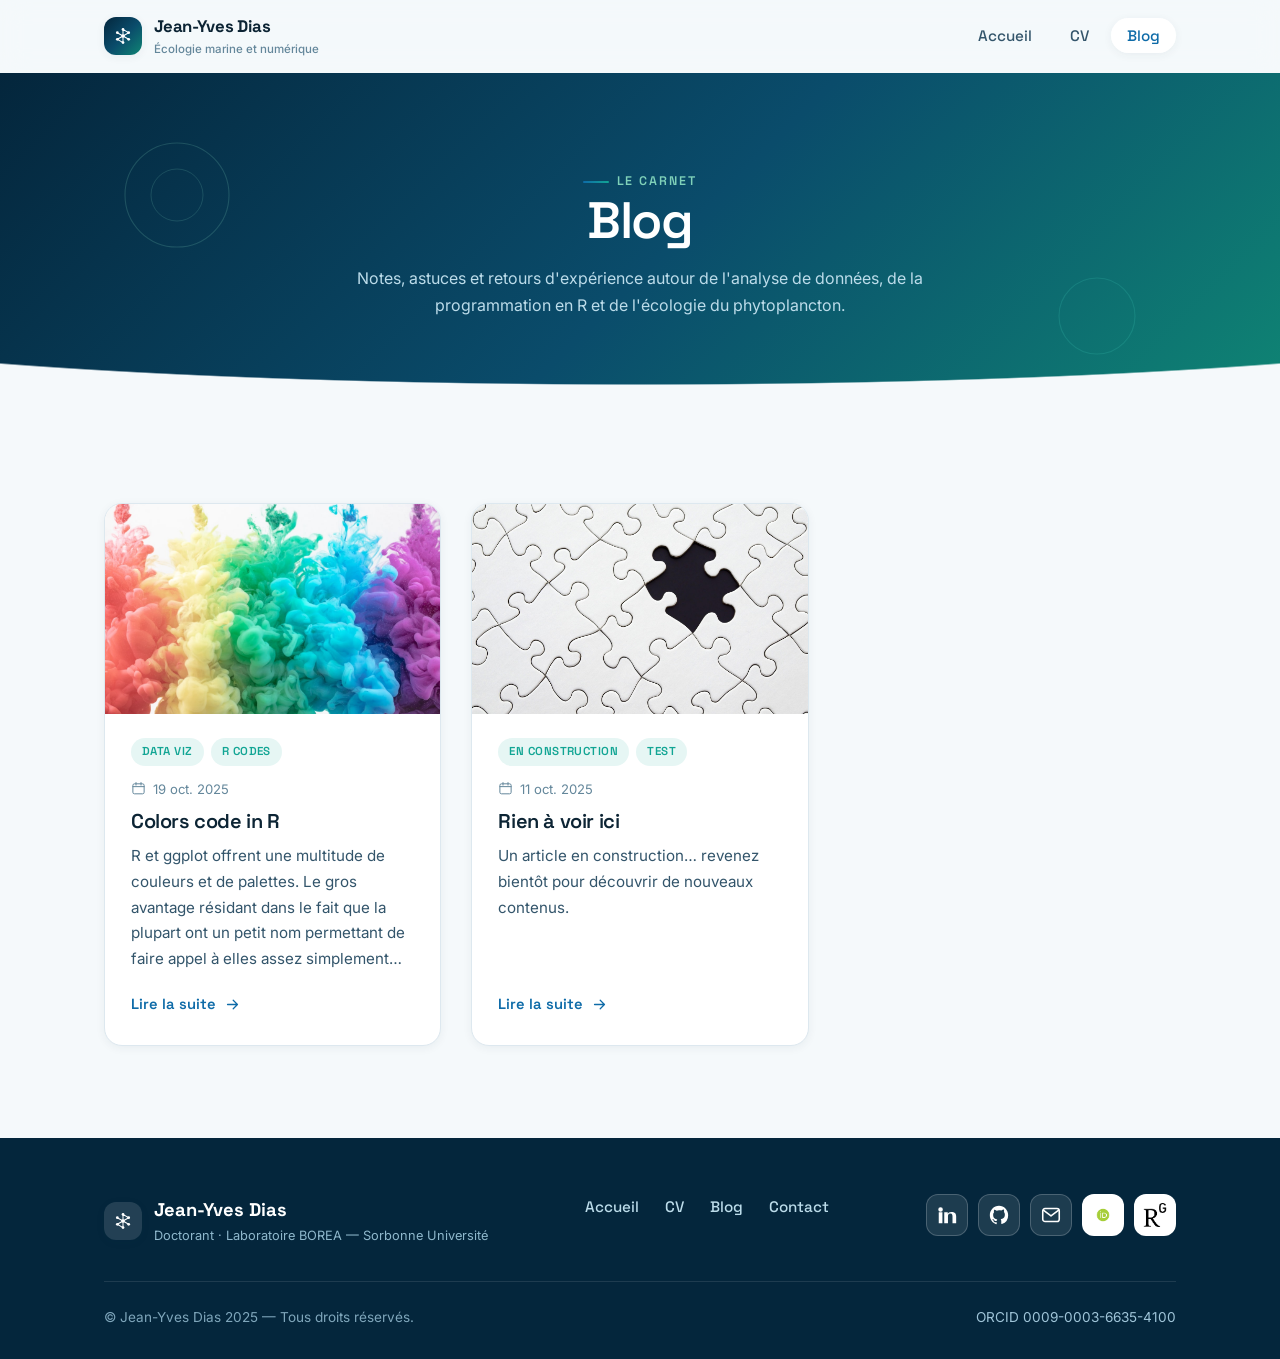
==== Accueil-Blog.html @ dc6cb991 "update" ====
<!DOCTYPE html>
<html lang="fr">
<head>
  <meta charset="utf-8">
  <meta name="viewport" content="width=device-width, initial-scale=1.0">
  <title>Blog — Jean-Yves Dias</title>
  <meta name="description" content="Le carnet de Jean-Yves Dias : notes et astuces autour de l'analyse de données, de R et de l'écologie du phytoplancton.">
  <meta name="theme-color" content="#04263c">
  <meta property="og:title" content="Blog — Jean-Yves Dias">
  <meta property="og:type" content="website">
  <link rel="icon" href="images/Designer1.png">
  <script>document.documentElement.className = 'js';</script>
  <link rel="stylesheet" href="style.css">
  <script src="script.js" defer></script>
</head>
<body data-lang="fr">
  <!-- ===== Header ===== -->
  <header class="site-header">
    <div class="container">
      <nav class="nav" aria-label="Navigation principale">
        <a class="brand" href="index.html">
          <span class="brand__mark" aria-hidden="true">
            <svg viewBox="0 0 24 24" fill="none"><path d="M12 12 12 4.8M12 12 18.2 8.4M12 12 18.2 15.6M12 12 12 19.2M12 12 5.8 15.6M12 12 5.8 8.4M12 4.8 18.2 8.4M5.8 15.6 12 19.2" stroke="currentColor" stroke-width="1.1" stroke-linecap="round"/><g fill="currentColor"><circle cx="12" cy="12" r="2"/><circle cx="12" cy="4.8" r="1.5"/><circle cx="18.2" cy="8.4" r="1.5"/><circle cx="18.2" cy="15.6" r="1.5"/><circle cx="12" cy="19.2" r="1.5"/><circle cx="5.8" cy="15.6" r="1.5"/><circle cx="5.8" cy="8.4" r="1.5"/></g></svg>
          </span>
          <span>Jean-Yves Dias<small>Écologie marine et numérique</small></span>
        </a>
        <ul class="nav__links">
          <li><a href="index.html">Accueil</a></li>
          <li><a href="CV.html">CV</a></li>
          <li><a href="Accueil-Blog.html" class="is-active">Blog</a></li>
        </ul>
        <button class="nav__toggle" aria-label="Ouvrir le menu" aria-expanded="false"><span></span></button>
      </nav>
    </div>
  </header>

  <!-- ===== Hero ===== -->
  <section class="page-hero">
    <div class="hero__deco" aria-hidden="true">
      <svg width="150" height="150" viewBox="0 0 150 150" style="top:14%;left:8%"><circle cx="75" cy="75" r="52" fill="none" stroke="#7fd1b9" stroke-width="1.1" opacity=".4"/><circle cx="75" cy="75" r="26" fill="none" stroke="#7fd1b9" stroke-width="1" opacity=".35"/></svg>
      <svg width="110" height="110" viewBox="0 0 110 110" style="bottom:12%;right:10%"><circle cx="55" cy="55" r="38" fill="none" stroke="#3fc9b6" stroke-width="1.1" opacity=".4"/></svg>
    </div>
    <div class="container">
      <p class="eyebrow">Le carnet</p>
      <h1>Blog</h1>
      <p>Notes, astuces et retours d'expérience autour de l'analyse de données, de la programmation en R et de l'écologie du phytoplancton.</p>
    </div>
  </section>

  <!-- ===== Articles ===== -->
  <section class="section">
    <div class="container">
      <div class="blog-grid">
        <article class="post-card reveal">
          <a class="post-card__media" href="blog/colors-code-in-r.html">
            <img src="images/photo-1558470598-a5dda9640f68.jpeg" alt="Palette de couleurs">
          </a>
          <div class="post-card__body">
            <div class="post-card__tags"><span class="tag">Data viz</span><span class="tag">R codes</span></div>
            <p class="post-card__date">
              <svg viewBox="0 0 24 24" fill="none"><rect x="3" y="4.5" width="18" height="16" rx="2.5" stroke="currentColor" stroke-width="1.6"/><path d="M3 9h18M8 2.5v4M16 2.5v4" stroke="currentColor" stroke-width="1.6" stroke-linecap="round"/></svg>
              19 oct. 2025
            </p>
            <h3><a href="blog/colors-code-in-r.html">Colors code in R</a></h3>
            <p class="post-card__excerpt">R et ggplot offrent une multitude de couleurs et de palettes. Le gros avantage résidant dans le fait que la plupart ont un petit nom permettant de faire appel à elles assez simplement…</p>
            <a class="post-card__more" href="blog/colors-code-in-r.html">Lire la suite
              <svg viewBox="0 0 24 24" fill="none"><path d="M5 12h14M13 6l6 6-6 6" stroke="currentColor" stroke-width="1.8" stroke-linecap="round" stroke-linejoin="round"/></svg>
            </a>
          </div>
        </article>

        <article class="post-card reveal">
          <a class="post-card__media" href="blog/rien-à-voir-ici.html">
            <img src="images/d18c9610878c1dcfbcb5915b02ab7fd5828d29849a23d11cf155436273bd6538b2422dce4ee493b7d1e4f3bd44014f1a51313e59a3f0fa0ced3227_1280.jpg" alt="">
          </a>
          <div class="post-card__body">
            <div class="post-card__tags"><span class="tag">En construction</span><span class="tag">Test</span></div>
            <p class="post-card__date">
              <svg viewBox="0 0 24 24" fill="none"><rect x="3" y="4.5" width="18" height="16" rx="2.5" stroke="currentColor" stroke-width="1.6"/><path d="M3 9h18M8 2.5v4M16 2.5v4" stroke="currentColor" stroke-width="1.6" stroke-linecap="round"/></svg>
              11 oct. 2025
            </p>
            <h3><a href="blog/rien-à-voir-ici.html">Rien à voir ici</a></h3>
            <p class="post-card__excerpt">Un article en construction… revenez bientôt pour découvrir de nouveaux contenus.</p>
            <a class="post-card__more" href="blog/rien-à-voir-ici.html">Lire la suite
              <svg viewBox="0 0 24 24" fill="none"><path d="M5 12h14M13 6l6 6-6 6" stroke="currentColor" stroke-width="1.8" stroke-linecap="round" stroke-linejoin="round"/></svg>
            </a>
          </div>
        </article>
      </div>
    </div>
  </section>

  <!-- ===== Footer ===== -->
  <footer class="site-footer">
    <div class="container">
      <div class="footer-top">
        <div>
          <div class="footer-brand">
            <span class="brand__mark" aria-hidden="true">
              <svg viewBox="0 0 24 24" fill="none"><path d="M12 12 12 4.8M12 12 18.2 8.4M12 12 18.2 15.6M12 12 12 19.2M12 12 5.8 15.6M12 12 5.8 8.4M12 4.8 18.2 8.4M5.8 15.6 12 19.2" stroke="currentColor" stroke-width="1.1" stroke-linecap="round"/><g fill="currentColor"><circle cx="12" cy="12" r="2"/><circle cx="12" cy="4.8" r="1.5"/><circle cx="18.2" cy="8.4" r="1.5"/><circle cx="18.2" cy="15.6" r="1.5"/><circle cx="12" cy="19.2" r="1.5"/><circle cx="5.8" cy="15.6" r="1.5"/><circle cx="5.8" cy="8.4" r="1.5"/></g></svg>
            </span>
            <span>Jean-Yves Dias<small>Doctorant · Laboratoire BOREA — Sorbonne Université</small></span>
          </div>
        </div>
        <nav class="footer-nav" aria-label="Pied de page">
          <a href="index.html">Accueil</a>
          <a href="CV.html">CV</a>
          <a href="Accueil-Blog.html">Blog</a>
          <a href="mailto:jean-yves.dias@sorbonne-universite.fr">Contact</a>
        </nav>
        <div class="footer-socials">
          <a class="social" href="https://www.linkedin.com/in/jean-yves-dias/" target="_blank" rel="noopener" aria-label="LinkedIn"><svg viewBox="0 0 24 24" fill="currentColor"><path d="M4.98 3.5a2.5 2.5 0 1 1 0 5 2.5 2.5 0 0 1 0-5ZM3 9h4v12H3V9Zm6 0h3.8v1.7h.05c.53-1 1.83-2.05 3.77-2.05C20.6 8.65 22 10.3 22 13.4V21h-4v-6.9c0-1.65-.03-3.77-2.3-3.77-2.3 0-2.65 1.8-2.65 3.65V21H9V9Z"/></svg></a>
          <a class="social" href="https://github.com/J-YDi" target="_blank" rel="noopener" aria-label="GitHub"><svg viewBox="0 0 24 24" fill="currentColor"><path d="M12 2C6.48 2 2 6.58 2 12.25c0 4.53 2.87 8.37 6.84 9.73.5.1.68-.22.68-.49 0-.24-.01-.87-.01-1.71-2.78.62-3.37-1.37-3.37-1.37-.45-1.18-1.11-1.49-1.11-1.49-.91-.64.07-.62.07-.62 1 .07 1.53 1.06 1.53 1.06.89 1.56 2.34 1.11 2.91.85.09-.66.35-1.11.63-1.37-2.22-.26-4.56-1.14-4.56-5.06 0-1.12.39-2.03 1.03-2.75-.1-.26-.45-1.3.1-2.71 0 0 .84-.28 2.75 1.05A9.3 9.3 0 0 1 12 6.84c.85 0 1.71.12 2.51.34 1.91-1.33 2.75-1.05 2.75-1.05.55 1.41.2 2.45.1 2.71.64.72 1.03 1.63 1.03 2.75 0 3.93-2.34 4.79-4.57 5.05.36.32.68.94.68 1.9 0 1.37-.01 2.48-.01 2.82 0 .27.18.6.69.49A10.02 10.02 0 0 0 22 12.25C22 6.58 17.52 2 12 2Z"/></svg></a>
          <a class="social" href="mailto:jean-yves.dias@sorbonne-universite.fr" aria-label="E-mail"><svg viewBox="0 0 24 24" fill="none"><rect x="3" y="5" width="18" height="14" rx="2.5" stroke="currentColor" stroke-width="1.7"/><path d="m4 7 8 6 8-6" stroke="currentColor" stroke-width="1.7" stroke-linecap="round" stroke-linejoin="round"/></svg></a>
          <a class="social social--plain" href="https://orcid.org/0009-0003-6635-4100" target="_blank" rel="noopener" aria-label="ORCID"><img src="images/orcid-id-logo.png" alt=""></a>
          <a class="social social--plain" href="https://www.researchgate.net/profile/Jean-Yves-Dias?ev=hdr_xprf" target="_blank" rel="noopener" aria-label="ResearchGate"><img src="images/researchgate-rma9jjrhn7bt7wjizf5h5.webp" alt=""></a>
        </div>
      </div>
      <div class="footer-bottom">
        <p>© Jean-Yves Dias 2025 — Tous droits réservés.</p>
        <p><a href="https://orcid.org/0009-0003-6635-4100" target="_blank" rel="noopener">ORCID 0009-0003-6635-4100</a></p>
      </div>
    </div>
  </footer>
</body>
</html>
---- style.css ----
/* =========================================================================
   Jean-Yves Dias — Phytoplankton ecology researcher
   Modern design system · marine / plankton visual identity
   ========================================================================= */

/* ------- Fonts ------- */
@import url('https://fonts.googleapis.com/css2?family=Space+Grotesk:wght@400;500;600;700&family=Inter:ital,wght@0,300;0,400;0,500;0,600;0,700;1,400&display=swap');

/* ------- Design tokens ------- */
:root {
  --deep:        #04263c;
  --deep-2:      #073b55;
  --ocean:       #0e6ba8;
  --ocean-soft:  #1b84c4;
  --teal:        #12a594;
  --teal-soft:   #3fc9b6;
  --bloom:       #7fd1b9;
  --sand:        #eaf3f7;

  --bg:          #f5f9fb;
  --surface:     #ffffff;
  --surface-2:   #eef5f9;
  --line:        #dde8ef;

  --ink:         #0c2434;
  --ink-2:       #33556b;
  --muted:       #64879b;

  --grad-deep:   linear-gradient(135deg, #04263c 0%, #0a4c6b 52%, #0f8574 100%);
  --grad-line:   linear-gradient(90deg, var(--ocean), var(--teal));

  --radius:      18px;
  --radius-sm:   12px;
  --radius-lg:   28px;

  --shadow-sm:   0 2px 10px rgba(9, 45, 66, .06);
  --shadow:      0 14px 40px -18px rgba(9, 45, 66, .28);
  --shadow-lg:   0 30px 70px -30px rgba(6, 40, 62, .45);

  --container:   1120px;
  --ease:        cubic-bezier(.22, .61, .36, 1);

  --font-body:   'Inter', system-ui, -apple-system, 'Segoe UI', Roboto, sans-serif;
  --font-head:   'Space Grotesk', var(--font-body);
}

/* ------- Reset ------- */
*, *::before, *::after { box-sizing: border-box; margin: 0; padding: 0; }

html { scroll-behavior: smooth; -webkit-text-size-adjust: 100%; }

body {
  font-family: var(--font-body);
  color: var(--ink);
  background: var(--bg);
  line-height: 1.7;
  font-size: 16px;
  -webkit-font-smoothing: antialiased;
  text-rendering: optimizeLegibility;
  overflow-x: hidden;
}

img { max-width: 100%; display: block; }
a { color: var(--ocean); text-decoration: none; transition: color .2s var(--ease); }
a:hover { color: var(--teal); }
ul { list-style: none; }

h1, h2, h3, h4 { font-family: var(--font-head); font-weight: 600; line-height: 1.15; color: var(--ink); letter-spacing: -0.02em; }

::selection { background: var(--teal-soft); color: #04263c; }

/* ------- Layout helpers ------- */
.container { width: 100%; max-width: var(--container); margin-inline: auto; padding-inline: 24px; }

.section { padding: 92px 0; position: relative; }
.section--tight { padding: 64px 0; }
.section--alt { background: var(--surface-2); }

.eyebrow {
  display: inline-flex; align-items: center; gap: 8px;
  font-family: var(--font-head); font-weight: 600;
  font-size: .78rem; letter-spacing: .16em; text-transform: uppercase;
  color: var(--teal);
  margin-bottom: 16px;
}
.eyebrow::before {
  content: ""; width: 26px; height: 2px; border-radius: 2px;
  background: var(--grad-line);
}

.section-title { font-size: clamp(1.7rem, 3.4vw, 2.4rem); margin-bottom: 14px; }
.section-lead { color: var(--ink-2); max-width: 58ch; font-size: 1.05rem; }

/* ------- Header / nav ------- */
.site-header {
  position: sticky; top: 0; z-index: 50;
  background: rgba(245, 249, 251, .82);
  backdrop-filter: blur(14px); -webkit-backdrop-filter: blur(14px);
  border-bottom: 1px solid transparent;
  transition: border-color .3s var(--ease), background .3s var(--ease);
}
.site-header.is-scrolled {
  border-bottom-color: var(--line);
  background: rgba(245, 249, 251, .92);
}
.nav {
  display: flex; align-items: center; justify-content: space-between;
  height: 72px;
}
.brand { display: flex; align-items: center; gap: 12px; font-family: var(--font-head); font-weight: 700; font-size: 1.05rem; color: var(--ink); letter-spacing: -.01em; }
.brand:hover { color: var(--ink); }
.brand__mark {
  width: 38px; height: 38px; border-radius: 12px;
  display: grid; place-items: center;
  background: var(--grad-deep); color: #fff;
  box-shadow: var(--shadow-sm);
}
.brand__mark svg { width: 22px; height: 22px; }
.brand small { display: block; font-family: var(--font-body); font-weight: 500; font-size: .72rem; color: var(--muted); letter-spacing: 0; }

.nav__links { display: flex; align-items: center; gap: 6px; }
.nav__links a {
  font-family: var(--font-head); font-weight: 500; font-size: .95rem;
  color: var(--ink-2); padding: 8px 16px; border-radius: 999px;
  transition: color .2s var(--ease), background .2s var(--ease);
}
.nav__links a:hover { color: var(--ocean); background: var(--surface-2); }
.nav__links a.is-active { color: var(--ocean); background: var(--surface); box-shadow: var(--shadow-sm); }

.nav__toggle {
  display: none; width: 44px; height: 44px; border: 1px solid var(--line);
  background: var(--surface); border-radius: 12px; cursor: pointer;
  align-items: center; justify-content: center;
}
.nav__toggle span, .nav__toggle span::before, .nav__toggle span::after {
  content: ""; display: block; width: 20px; height: 2px; border-radius: 2px;
  background: var(--ink); transition: transform .3s var(--ease), opacity .2s var(--ease);
}
.nav__toggle span::before { transform: translateY(-6px); }
.nav__toggle span::after { transform: translateY(4px); }
.nav.is-open .nav__toggle span { background: transparent; }
.nav.is-open .nav__toggle span::before { transform: rotate(45deg); }
.nav.is-open .nav__toggle span::after { transform: rotate(-45deg) translateY(-1px); }

/* ------- Buttons ------- */
.btn {
  display: inline-flex; align-items: center; gap: 10px;
  font-family: var(--font-head); font-weight: 600; font-size: .95rem;
  padding: 13px 24px; border-radius: 999px; cursor: pointer;
  border: 1px solid transparent; transition: transform .25s var(--ease), box-shadow .25s var(--ease), background .25s var(--ease), color .2s var(--ease);
  white-space: nowrap;
}
.btn svg { width: 18px; height: 18px; }
.btn--primary { background: var(--grad-deep); color: #fff; box-shadow: var(--shadow); }
.btn--primary:hover { color: #fff; transform: translateY(-2px); box-shadow: var(--shadow-lg); }
.btn--ghost { background: var(--surface); color: var(--ink); border-color: var(--line); box-shadow: var(--shadow-sm); }
.btn--ghost:hover { color: var(--ocean); transform: translateY(-2px); border-color: var(--teal-soft); }
.btn--light { background: rgba(255,255,255,.14); color: #fff; border-color: rgba(255,255,255,.28); backdrop-filter: blur(6px); }
.btn--light:hover { color: #04263c; background: #fff; transform: translateY(-2px); }

/* ------- Hero ------- */
.hero {
  position: relative; overflow: hidden;
  background: var(--grad-deep); color: #eaf6fb;
  padding: 92px 0 104px;
}
.hero::after {
  content: ""; position: absolute; left: 0; right: 0; bottom: -1px; height: 120px;
  background:
    radial-gradient(120% 120% at 50% 0, transparent 62%, var(--bg) 63%);
}
.hero__deco { position: absolute; inset: 0; opacity: .5; pointer-events: none; }
.hero__deco svg { position: absolute; }
.hero .container { position: relative; z-index: 2; }

.hero-profile { display: grid; grid-template-columns: 260px 1fr; gap: 54px; align-items: center; }
.hero-avatar { position: relative; justify-self: center; }
.hero-avatar img {
  width: 232px; height: 232px; object-fit: cover; border-radius: 50%;
  border: 5px solid rgba(255,255,255,.16);
  box-shadow: 0 24px 60px -20px rgba(0,0,0,.55);
}
.hero-avatar__ring {
  position: absolute; inset: -14px; border-radius: 50%;
  border: 1.5px dashed rgba(127, 209, 185, .5);
  animation: spin 40s linear infinite;
}
@keyframes spin { to { transform: rotate(360deg); } }

.hero-name { font-size: clamp(2.3rem, 5vw, 3.5rem); color: #fff; margin-bottom: 8px; }
.hero-role { font-family: var(--font-head); font-weight: 500; font-size: 1.15rem; color: var(--bloom); margin-bottom: 6px; }
.hero-affil { color: #bcdcea; font-size: 1rem; margin-bottom: 22px; }
.hero-affil strong { color: #eaf6fb; font-weight: 600; }

.hero-badges { display: flex; flex-wrap: wrap; gap: 10px; margin-bottom: 28px; }
.pill {
  display: inline-flex; align-items: center; gap: 8px;
  padding: 7px 15px; border-radius: 999px; font-size: .84rem; font-weight: 500;
  background: rgba(255,255,255,.08); border: 1px solid rgba(255,255,255,.16); color: #daeef6;
}
.pill svg { width: 15px; height: 15px; color: var(--bloom); }

/* social row */
.socials { display: flex; flex-wrap: wrap; gap: 12px; }
.social {
  width: 46px; height: 46px; border-radius: 14px;
  display: grid; place-items: center;
  background: rgba(255,255,255,.1); border: 1px solid rgba(255,255,255,.2);
  transition: transform .25s var(--ease), background .25s var(--ease);
}
.social:hover { transform: translateY(-3px); background: #fff; }
.social svg { width: 22px; height: 22px; color: #fff; transition: color .2s var(--ease); }
.social:hover svg { color: var(--ocean); }
.social img { width: 24px; height: 24px; object-fit: contain; }
.social--plain { background: #fff; }

/* generic page hero (CV / blog) */
.page-hero { position: relative; overflow: hidden; background: var(--grad-deep); color: #eaf6fb; padding: 84px 0 92px; text-align: center; }
.page-hero::after { content:""; position:absolute; left:0; right:0; bottom:-1px; height:110px; background: radial-gradient(120% 120% at 50% 0, transparent 62%, var(--bg) 63%); }
.page-hero .container { position: relative; z-index: 2; }
.page-hero .eyebrow { color: var(--bloom); justify-content: center; }
.page-hero h1 { color: #fff; font-size: clamp(2.2rem, 5vw, 3.2rem); }
.page-hero p { color: #bcdcea; max-width: 60ch; margin: 14px auto 0; }
.page-hero__actions { margin-top: 30px; display: flex; gap: 14px; justify-content: center; flex-wrap: wrap; }

/* ------- Cards & content ------- */
.card {
  background: var(--surface); border: 1px solid var(--line); border-radius: var(--radius);
  padding: 30px; box-shadow: var(--shadow-sm);
  transition: transform .3s var(--ease), box-shadow .3s var(--ease), border-color .3s var(--ease);
}
.card:hover { transform: translateY(-4px); box-shadow: var(--shadow); border-color: var(--teal-soft); }

.grid { display: grid; gap: 28px; }
.grid--2 { grid-template-columns: repeat(2, 1fr); }
.grid--3 { grid-template-columns: repeat(3, 1fr); }

/* feature / thesis */
.feature-card {
  position: relative; overflow: hidden;
  background: var(--surface); border: 1px solid var(--line);
  border-radius: var(--radius-lg); padding: 46px;
  box-shadow: var(--shadow);
}
.feature-card::before {
  content: ""; position: absolute; top: 0; left: 0; width: 6px; height: 100%;
  background: var(--grad-line);
}
.feature-card h3 { font-size: 1.35rem; line-height: 1.35; margin-bottom: 18px; color: var(--ink); }
.feature-card p { color: var(--ink-2); margin-bottom: 14px; }
.feature-card p:last-child { margin-bottom: 0; }

.project-tag {
  display: inline-flex; align-items: center; gap: 10px; margin-top: 8px;
  padding: 10px 18px; border-radius: 999px; font-size: .9rem; font-weight: 500;
  background: var(--surface-2); color: var(--ocean); border: 1px solid var(--line);
}
.project-tag svg { width: 18px; height: 18px; }

/* publications */
.pub-list { display: flex; flex-direction: column; gap: 18px; }
.pub {
  display: grid; grid-template-columns: auto 1fr; gap: 22px; align-items: start;
  background: var(--surface); border: 1px solid var(--line); border-radius: var(--radius);
  padding: 26px 28px; box-shadow: var(--shadow-sm);
  transition: transform .3s var(--ease), box-shadow .3s var(--ease), border-color .3s var(--ease);
}
.pub:hover { transform: translateY(-3px); box-shadow: var(--shadow); border-color: var(--teal-soft); }
.pub__year {
  font-family: var(--font-head); font-weight: 700; font-size: 1.05rem; color: #fff;
  background: var(--grad-deep); border-radius: 12px; padding: 12px 14px; text-align: center;
  min-width: 88px; line-height: 1.2;
}
.pub__year span { display: block; font-size: .68rem; font-weight: 500; color: var(--bloom); letter-spacing: .08em; text-transform: uppercase; }
.pub__title { font-family: var(--font-head); font-weight: 600; font-size: 1.08rem; color: var(--ink); margin-bottom: 6px; line-height: 1.4; }
.pub__meta { color: var(--muted); font-size: .92rem; margin-bottom: 10px; }
.pub__doi { display: inline-flex; align-items: center; gap: 7px; font-size: .9rem; font-weight: 500; }
.pub__doi svg { width: 16px; height: 16px; }

/* ------- Timeline (CV) ------- */
.timeline { position: relative; margin-top: 8px; padding-left: 34px; }
.timeline::before {
  content: ""; position: absolute; left: 9px; top: 6px; bottom: 6px; width: 2px;
  background: linear-gradient(var(--teal), var(--ocean), transparent);
}
.tl-item { position: relative; padding-bottom: 34px; }
.tl-item:last-child { padding-bottom: 0; }
.tl-item::before {
  content: ""; position: absolute; left: -34px; top: 4px; width: 20px; height: 20px;
  border-radius: 50%; background: var(--surface); border: 3px solid var(--teal);
  box-shadow: 0 0 0 4px var(--surface-2);
}
.tl-item__date { font-family: var(--font-head); font-weight: 600; font-size: .82rem; letter-spacing: .04em; color: var(--teal); text-transform: uppercase; margin-bottom: 4px; }
.tl-item__title { font-family: var(--font-head); font-weight: 600; font-size: 1.08rem; color: var(--ink); margin-bottom: 2px; }
.tl-item__place { color: var(--ocean); font-weight: 500; font-size: .95rem; margin-bottom: 8px; }
.tl-item__desc { color: var(--ink-2); font-size: .96rem; }

/* CV columns */
.cv-grid { display: grid; grid-template-columns: 1.35fr 1fr; gap: 34px; align-items: start; }
.cv-block { background: var(--surface); border: 1px solid var(--line); border-radius: var(--radius); padding: 32px; box-shadow: var(--shadow-sm); }
.cv-block + .cv-block { margin-top: 28px; }
.cv-block__head { display: flex; align-items: center; gap: 12px; margin-bottom: 22px; }
.cv-block__head .ic {
  width: 42px; height: 42px; border-radius: 12px; display: grid; place-items: center;
  background: var(--grad-deep); color: #fff; flex-shrink: 0;
}
.cv-block__head .ic svg { width: 22px; height: 22px; }
.cv-block__head h3 { font-size: 1.2rem; }

.edu-item { padding: 14px 0; border-bottom: 1px dashed var(--line); }
.edu-item:last-child { border-bottom: 0; padding-bottom: 0; }
.edu-item strong { display: block; font-family: var(--font-head); color: var(--ink); font-size: .98rem; }
.edu-item span { color: var(--muted); font-size: .9rem; }

.chip-list { display: flex; flex-wrap: wrap; gap: 9px; }
.chip {
  padding: 8px 14px; border-radius: 999px; font-size: .86rem; font-weight: 500;
  background: var(--surface-2); color: var(--ink-2); border: 1px solid var(--line);
}
.chip strong { color: var(--ocean); font-weight: 600; }

.lang-row { display: flex; align-items: center; justify-content: space-between; padding: 12px 0; border-bottom: 1px dashed var(--line); }
.lang-row:last-child { border-bottom: 0; }
.lang-row b { font-family: var(--font-head); font-weight: 600; color: var(--ink); }
.lang-level { font-size: .82rem; font-weight: 600; color: var(--teal); background: var(--surface-2); padding: 4px 12px; border-radius: 999px; }

/* ------- Blog ------- */
.blog-grid { display: grid; grid-template-columns: repeat(auto-fill, minmax(320px, 1fr)); gap: 30px; }
.post-card {
  display: flex; flex-direction: column; overflow: hidden;
  background: var(--surface); border: 1px solid var(--line); border-radius: var(--radius);
  box-shadow: var(--shadow-sm);
  transition: transform .3s var(--ease), box-shadow .3s var(--ease), border-color .3s var(--ease);
}
.post-card:hover { transform: translateY(-5px); box-shadow: var(--shadow); border-color: var(--teal-soft); }
.post-card__media { aspect-ratio: 16 / 10; overflow: hidden; position: relative; }
.post-card__media img { width: 100%; height: 100%; object-fit: cover; transition: transform .5s var(--ease); }
.post-card:hover .post-card__media img { transform: scale(1.06); }
.post-card__body { padding: 24px 26px 28px; display: flex; flex-direction: column; flex: 1; }
.post-card__tags { display: flex; flex-wrap: wrap; gap: 7px; margin-bottom: 12px; }
.tag {
  font-family: var(--font-head); font-size: .72rem; font-weight: 600; letter-spacing: .04em; text-transform: uppercase;
  color: var(--teal); background: rgba(18,165,148,.1); padding: 4px 11px; border-radius: 999px;
}
.post-card__date { font-size: .82rem; color: var(--muted); margin-bottom: 10px; display: flex; align-items: center; gap: 7px; }
.post-card__date svg { width: 15px; height: 15px; }
.post-card h3 { font-size: 1.25rem; margin-bottom: 10px; }
.post-card h3 a { color: var(--ink); }
.post-card h3 a:hover { color: var(--ocean); }
.post-card__excerpt { color: var(--ink-2); font-size: .95rem; margin-bottom: 20px; flex: 1; }
.post-card__more { font-family: var(--font-head); font-weight: 600; font-size: .92rem; display: inline-flex; align-items: center; gap: 8px; }
.post-card__more svg { width: 17px; height: 17px; transition: transform .25s var(--ease); }
.post-card__more:hover svg { transform: translateX(4px); }

/* article */
.article { max-width: 760px; margin-inline: auto; }
.article__meta { display: flex; flex-wrap: wrap; align-items: center; gap: 16px; color: var(--muted); font-size: .9rem; margin-bottom: 28px; }
.article__meta .tag { color: var(--teal); }
.article__hero { border-radius: var(--radius-lg); overflow: hidden; margin-bottom: 40px; box-shadow: var(--shadow); aspect-ratio: 16/9; }
.article__hero img { width: 100%; height: 100%; object-fit: cover; }
.article__body { font-size: 1.06rem; color: var(--ink-2); }
.article__body p { margin-bottom: 22px; }
.article__body h2, .article__body h3 { color: var(--ink); margin: 34px 0 16px; }
.article__body img { border-radius: var(--radius-sm); margin: 26px auto; box-shadow: var(--shadow-sm); }
.article__body a { font-weight: 500; border-bottom: 1px solid transparent; }
.article__body a:hover { border-bottom-color: var(--teal); }
.article__sign { margin-top: 40px; padding-top: 24px; border-top: 1px solid var(--line); font-family: var(--font-head); font-weight: 600; color: var(--ink); }

.back-link { display: inline-flex; align-items: center; gap: 8px; font-family: var(--font-head); font-weight: 600; font-size: .92rem; margin-bottom: 30px; }
.back-link svg { width: 18px; height: 18px; transition: transform .25s var(--ease); }
.back-link:hover svg { transform: translateX(-4px); }

.empty-state { text-align: center; padding: 60px 20px; }
.empty-state .ic { width: 64px; height: 64px; border-radius: 20px; background: var(--surface-2); display: grid; place-items: center; margin: 0 auto 20px; color: var(--teal); }
.empty-state .ic svg { width: 32px; height: 32px; }
.empty-state h3 { font-size: 1.4rem; margin-bottom: 10px; }
.empty-state p { color: var(--muted); }

/* ------- Footer ------- */
.site-footer { background: var(--deep); color: #bcdcea; padding: 56px 0 30px; position: relative; }
.footer-top { display: flex; flex-wrap: wrap; gap: 30px; justify-content: space-between; align-items: flex-start; padding-bottom: 34px; border-bottom: 1px solid rgba(255,255,255,.1); }
.footer-brand { display: flex; align-items: center; gap: 12px; font-family: var(--font-head); font-weight: 700; font-size: 1.15rem; color: #fff; }
.footer-brand .brand__mark { background: rgba(255,255,255,.12); }
.footer-brand small { display: block; font-family: var(--font-body); font-weight: 400; font-size: .8rem; color: #8fb8cc; }
.footer-nav { display: flex; gap: 26px; flex-wrap: wrap; }
.footer-nav a { color: #bcdcea; font-family: var(--font-head); font-weight: 500; font-size: .95rem; }
.footer-nav a:hover { color: #fff; }
.footer-socials { display: flex; gap: 10px; }
.footer-socials .social { width: 42px; height: 42px; border-radius: 12px; }
.footer-bottom { padding-top: 24px; display: flex; flex-wrap: wrap; gap: 10px; justify-content: space-between; align-items: center; font-size: .85rem; color: #7fa6bb; }
.footer-bottom a { color: #9fc4d8; }

/* ------- Scroll reveal (progressive enhancement — only hides when JS is active) ------- */
.js .reveal { opacity: 0; transform: translateY(26px); transition: opacity .7s var(--ease), transform .7s var(--ease); }
.js .reveal.is-visible { opacity: 1; transform: none; }

/* ------- Responsive ------- */
@media (max-width: 900px) {
  .grid--2, .grid--3, .cv-grid { grid-template-columns: 1fr; }
  .hero-profile { grid-template-columns: 1fr; gap: 34px; text-align: center; }
  .hero-badges, .socials { justify-content: center; }
  .eyebrow { justify-content: center; }
  .hero-affil, .hero-role { text-align: center; }
}

@media (max-width: 760px) {
  .section { padding: 66px 0; }
  .nav__toggle { display: flex; }
  .nav__links {
    position: absolute; top: 72px; left: 0; right: 0;
    flex-direction: column; align-items: stretch; gap: 4px;
    background: var(--surface); border-bottom: 1px solid var(--line);
    padding: 16px 24px 22px; box-shadow: var(--shadow);
    transform: translateY(-12px); opacity: 0; pointer-events: none;
    transition: opacity .25s var(--ease), transform .25s var(--ease);
  }
  .nav.is-open .nav__links { opacity: 1; transform: none; pointer-events: auto; }
  .nav__links a { padding: 12px 16px; border-radius: 12px; }
  .feature-card { padding: 30px 26px; }
  .pub { grid-template-columns: 1fr; gap: 14px; }
  .pub__year { justify-self: start; }
}

@media (max-width: 420px) {
  .container { padding-inline: 18px; }
  .hero-avatar img { width: 190px; height: 190px; }
}

@media (prefers-reduced-motion: reduce) {
  * { animation-duration: .001ms !important; transition-duration: .001ms !important; scroll-behavior: auto; }
  .js .reveal { opacity: 1 !important; transform: none !important; }
}
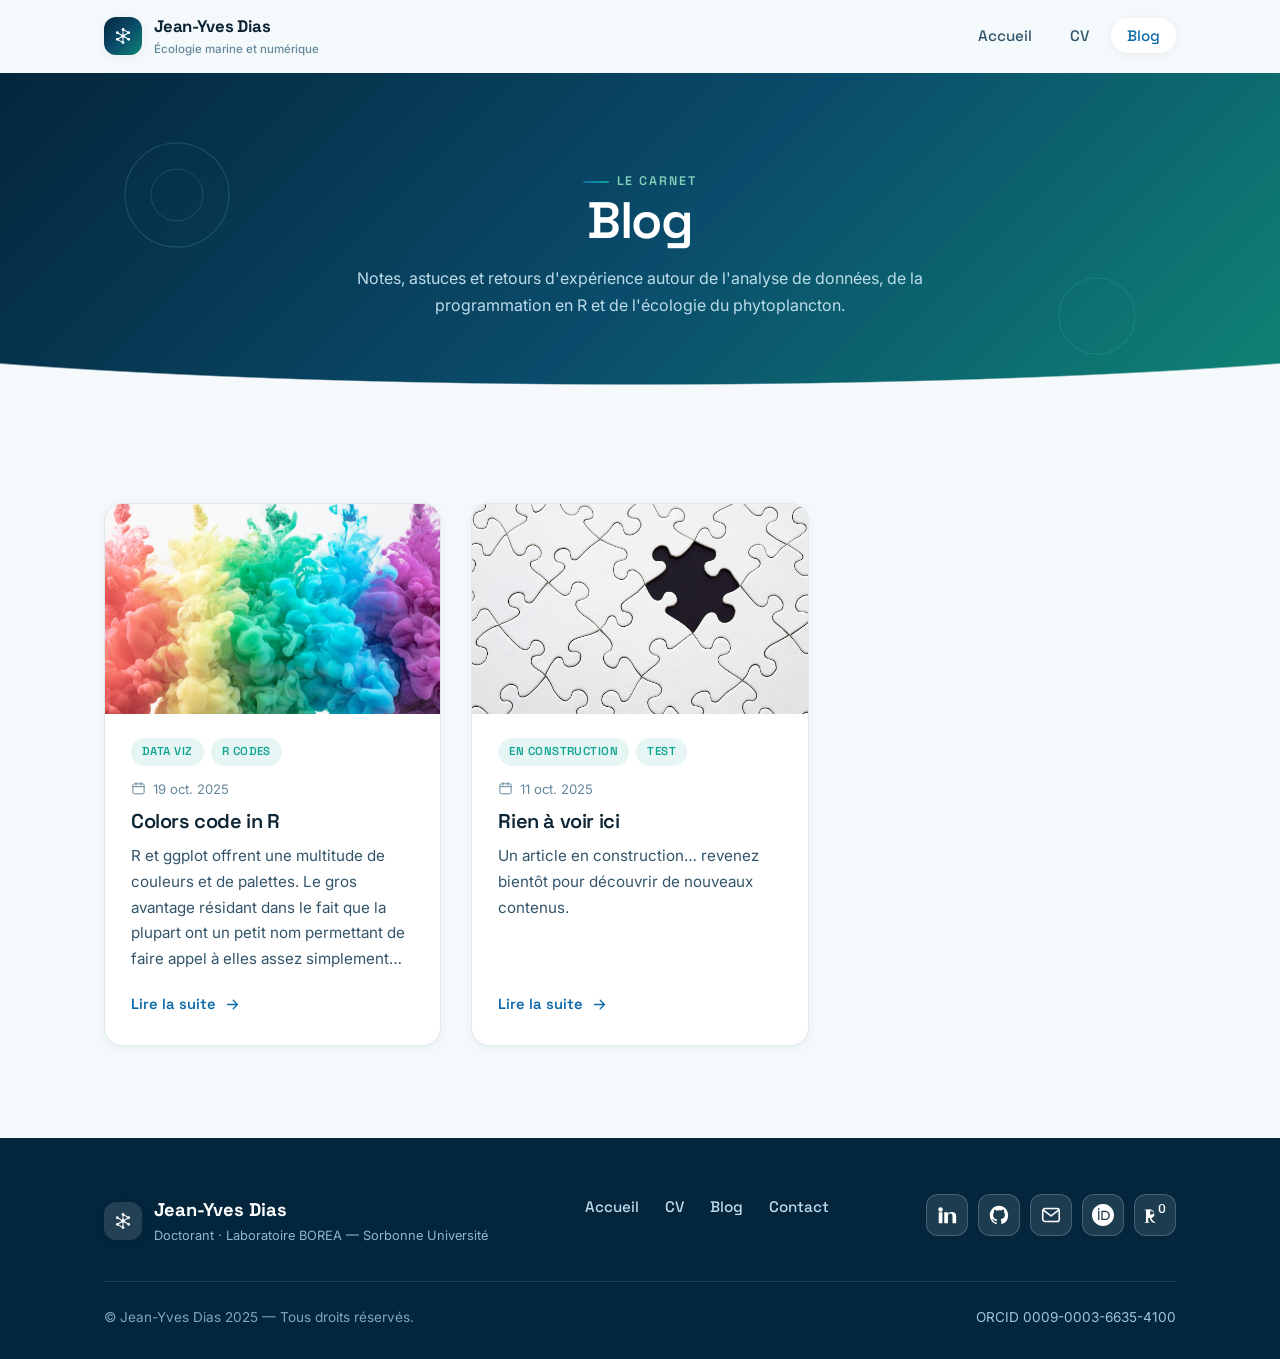
==== commit b1b8c600: "update" ====
--- a/Accueil-Blog.html
+++ b/Accueil-Blog.html
@@ -112,8 +112,8 @@
           <a class="social" href="https://www.linkedin.com/in/jean-yves-dias/" target="_blank" rel="noopener" aria-label="LinkedIn"><svg viewBox="0 0 24 24" fill="currentColor"><path d="M4.98 3.5a2.5 2.5 0 1 1 0 5 2.5 2.5 0 0 1 0-5ZM3 9h4v12H3V9Zm6 0h3.8v1.7h.05c.53-1 1.83-2.05 3.77-2.05C20.6 8.65 22 10.3 22 13.4V21h-4v-6.9c0-1.65-.03-3.77-2.3-3.77-2.3 0-2.65 1.8-2.65 3.65V21H9V9Z"/></svg></a>
           <a class="social" href="https://github.com/J-YDi" target="_blank" rel="noopener" aria-label="GitHub"><svg viewBox="0 0 24 24" fill="currentColor"><path d="M12 2C6.48 2 2 6.58 2 12.25c0 4.53 2.87 8.37 6.84 9.73.5.1.68-.22.68-.49 0-.24-.01-.87-.01-1.71-2.78.62-3.37-1.37-3.37-1.37-.45-1.18-1.11-1.49-1.11-1.49-.91-.64.07-.62.07-.62 1 .07 1.53 1.06 1.53 1.06.89 1.56 2.34 1.11 2.91.85.09-.66.35-1.11.63-1.37-2.22-.26-4.56-1.14-4.56-5.06 0-1.12.39-2.03 1.03-2.75-.1-.26-.45-1.3.1-2.71 0 0 .84-.28 2.75 1.05A9.3 9.3 0 0 1 12 6.84c.85 0 1.71.12 2.51.34 1.91-1.33 2.75-1.05 2.75-1.05.55 1.41.2 2.45.1 2.71.64.72 1.03 1.63 1.03 2.75 0 3.93-2.34 4.79-4.57 5.05.36.32.68.94.68 1.9 0 1.37-.01 2.48-.01 2.82 0 .27.18.6.69.49A10.02 10.02 0 0 0 22 12.25C22 6.58 17.52 2 12 2Z"/></svg></a>
           <a class="social" href="mailto:jean-yves.dias@sorbonne-universite.fr" aria-label="E-mail"><svg viewBox="0 0 24 24" fill="none"><rect x="3" y="5" width="18" height="14" rx="2.5" stroke="currentColor" stroke-width="1.7"/><path d="m4 7 8 6 8-6" stroke="currentColor" stroke-width="1.7" stroke-linecap="round" stroke-linejoin="round"/></svg></a>
-          <a class="social social--plain" href="https://orcid.org/0009-0003-6635-4100" target="_blank" rel="noopener" aria-label="ORCID"><img src="images/orcid-id-logo.png" alt=""></a>
-          <a class="social social--plain" href="https://www.researchgate.net/profile/Jean-Yves-Dias?ev=hdr_xprf" target="_blank" rel="noopener" aria-label="ResearchGate"><img src="images/researchgate-rma9jjrhn7bt7wjizf5h5.webp" alt=""></a>
+          <a class="social" href="https://orcid.org/0009-0003-6635-4100" target="_blank" rel="noopener" aria-label="ORCID"><svg viewBox="0 0 24 24" fill="currentColor" aria-hidden="true"><path d="M12 0C5.372 0 0 5.372 0 12s5.372 12 12 12 12-5.372 12-12S18.628 0 12 0zM7.369 4.378c.525 0 .947.431.947.947s-.422.947-.947.947a.95.95 0 0 1-.947-.947c0-.525.422-.947.947-.947zm-.722 3.038h1.444v10.041H6.647V7.416zm3.562 0h3.9c3.712 0 5.344 2.653 5.344 5.025 0 2.578-2.016 5.025-5.325 5.025h-3.919V7.416zm1.444 1.303v7.444h2.297c3.272 0 4.022-2.484 4.022-3.722 0-2.016-1.284-3.722-4.097-3.722h-2.222z"/></svg></a>
+          <a class="social" href="https://www.researchgate.net/profile/Jean-Yves-Dias?ev=hdr_xprf" target="_blank" rel="noopener" aria-label="ResearchGate"><svg viewBox="0 0 24 24" fill="currentColor" aria-hidden="true"><path d="M19.586 0c-.818 0-1.508.19-2.073.565-.563.377-.97.936-1.213 1.68a3.19 3.19 0 0 0-.112.437 8.16 8.16 0 0 0-.078.53 8.6 8.6 0 0 0-.05.727c-.01.282-.013.621-.013 1.016 0 .396.004.735.014 1.017.01.281.027.523.05.727.023.203.049.38.078.529.029.15.066.295.112.437.243.744.65 1.303 1.213 1.68.565.375 1.255.564 2.073.564.786 0 1.46-.19 2.02-.564.563-.377.97-.936 1.213-1.68a3.19 3.19 0 0 0 .112-.437c.03-.149.056-.326.078-.53.023-.203.04-.445.05-.726.01-.282.014-.621.014-1.017 0-.395-.004-.734-.014-1.016a8.6 8.6 0 0 0-.05-.727 8.16 8.16 0 0 0-.078-.53 3.19 3.19 0 0 0-.112-.436c-.243-.744-.65-1.303-1.213-1.68C21.046.189 20.372 0 19.586 0zm0 1.155c.5 0 .885.11 1.16.328.274.218.47.558.577 1.02.04.169.07.36.09.575.02.213.033.462.04.745.007.283.01.607.01.973 0 .366-.003.69-.01.973-.007.283-.02.532-.04.745-.02.215-.05.406-.09.575-.107.462-.303.802-.577 1.02-.275.218-.66.328-1.16.328-.5 0-.885-.11-1.16-.328-.274-.218-.47-.558-.577-1.02a3.4 3.4 0 0 1-.09-.575 12 12 0 0 1-.04-.745 40 40 0 0 1-.01-.973c0-.366.003-.69.01-.973.007-.283.02-.532.04-.745.02-.215.05-.406.09-.575.107-.462.303-.802.577-1.02.275-.218.66-.328 1.16-.328zM8.217 5.836c-1.69 0-3.036.086-4.297.086-1.146 0-2.291 0-3.007-.029l-.028.029v.831c.831.029 1.29.057 1.29.717v11.526c0 .66-.459.688-1.29.717v.831h4.984v-.831c-.831-.029-1.29-.057-1.29-.717V15.31c.516.028 1.204.028 1.663.028.315 1.146.859 2.32 1.518 3.237.802 1.088 1.834 1.949 3.466 1.949.373 0 .802-.057 1.088-.144v-.86c-.171.028-.343.028-.487.028-.859 0-1.518-.487-2.148-1.29-.688-.86-1.29-2.005-1.72-3.036 1.925-.401 3.294-1.632 3.294-3.782 0-2.464-2.005-3.723-4.83-3.723zm-.056.918c1.69 0 2.653.774 2.653 2.32 0 1.547-.917 2.464-2.826 2.464-.545 0-1.06 0-1.376-.029V6.897c.315-.086.888-.143 1.549-.143z"/></svg></a>
         </div>
       </div>
       <div class="footer-bottom">
--- a/style.css
+++ b/style.css
@@ -212,10 +212,11 @@
 .social svg { width: 22px; height: 22px; color: #fff; transition: color .2s var(--ease); }
 .social:hover svg { color: var(--ocean); }
 .social img { width: 24px; height: 24px; object-fit: contain; }
-.social--plain { background: #fff; }
 
 /* generic page hero (CV / blog) */
 .page-hero { position: relative; overflow: hidden; background: var(--grad-deep); color: #eaf6fb; padding: 84px 0 92px; text-align: center; }
+.page-hero--compact { padding: 54px 0 66px; }
+.section--flush { padding-top: 44px; }
 .page-hero::after { content:""; position:absolute; left:0; right:0; bottom:-1px; height:110px; background: radial-gradient(120% 120% at 50% 0, transparent 62%, var(--bg) 63%); }
 .page-hero .container { position: relative; z-index: 2; }
 .page-hero .eyebrow { color: var(--bloom); justify-content: center; }
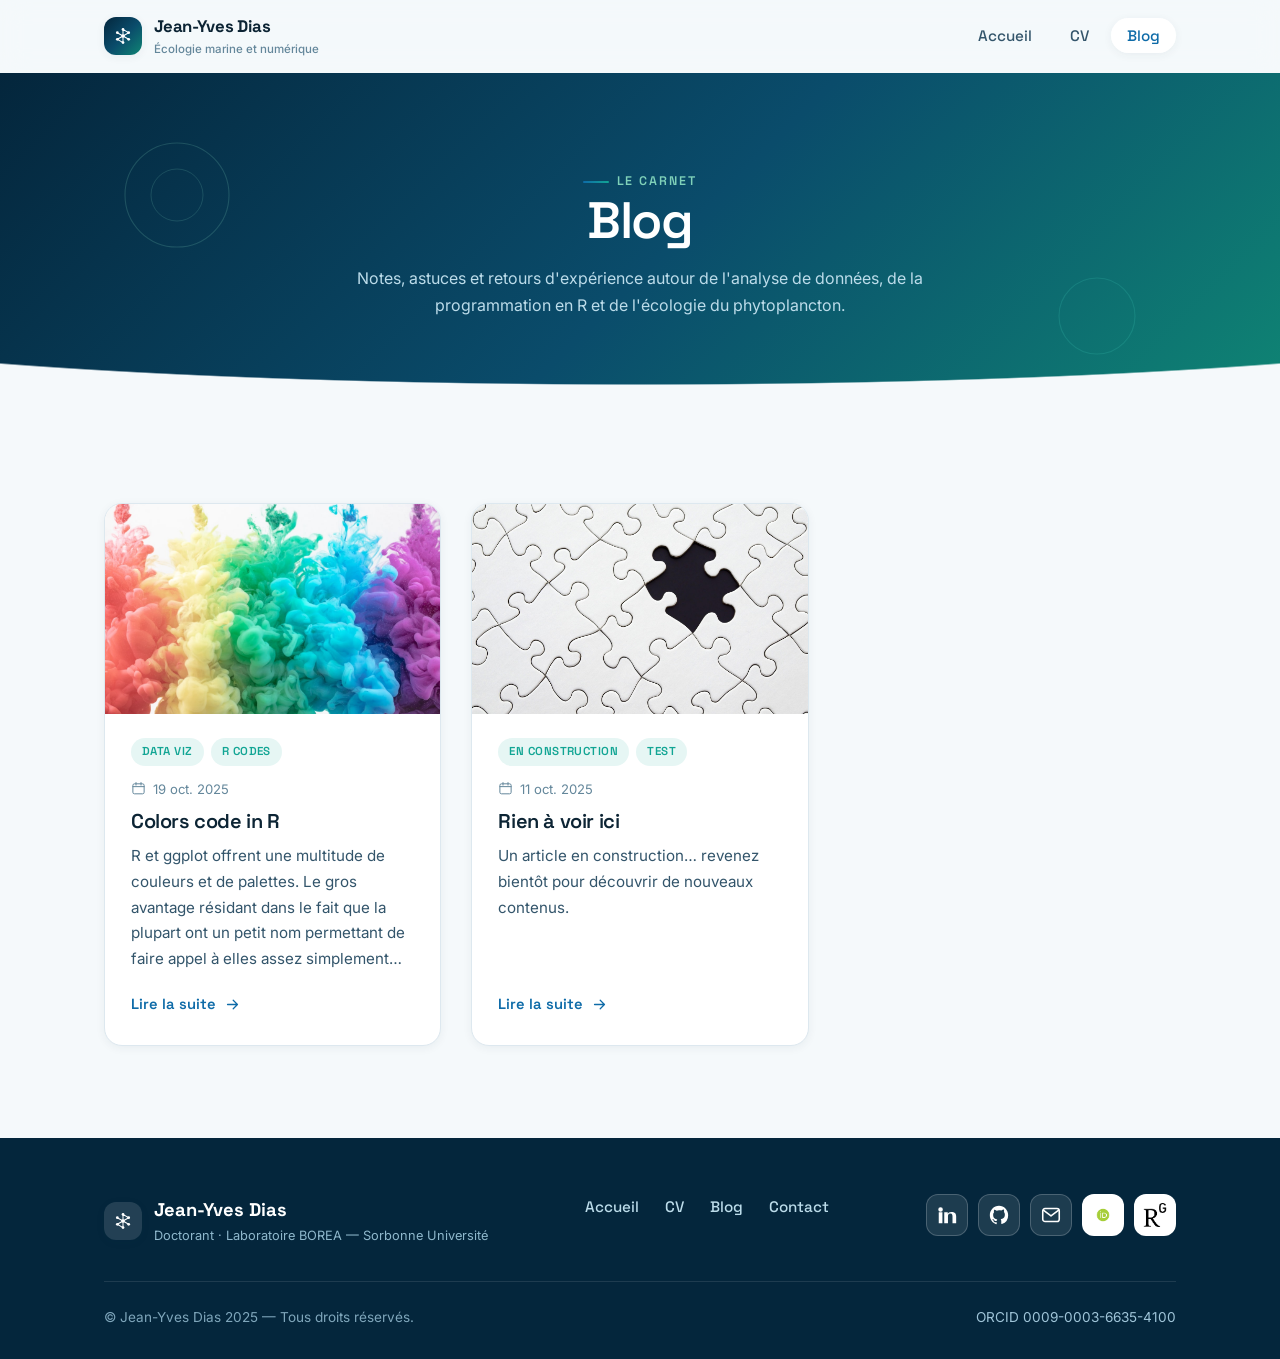
==== commit f694f649: "update" ====
--- a/Accueil-Blog.html
+++ b/Accueil-Blog.html
@@ -112,8 +112,8 @@
           <a class="social" href="https://www.linkedin.com/in/jean-yves-dias/" target="_blank" rel="noopener" aria-label="LinkedIn"><svg viewBox="0 0 24 24" fill="currentColor"><path d="M4.98 3.5a2.5 2.5 0 1 1 0 5 2.5 2.5 0 0 1 0-5ZM3 9h4v12H3V9Zm6 0h3.8v1.7h.05c.53-1 1.83-2.05 3.77-2.05C20.6 8.65 22 10.3 22 13.4V21h-4v-6.9c0-1.65-.03-3.77-2.3-3.77-2.3 0-2.65 1.8-2.65 3.65V21H9V9Z"/></svg></a>
           <a class="social" href="https://github.com/J-YDi" target="_blank" rel="noopener" aria-label="GitHub"><svg viewBox="0 0 24 24" fill="currentColor"><path d="M12 2C6.48 2 2 6.58 2 12.25c0 4.53 2.87 8.37 6.84 9.73.5.1.68-.22.68-.49 0-.24-.01-.87-.01-1.71-2.78.62-3.37-1.37-3.37-1.37-.45-1.18-1.11-1.49-1.11-1.49-.91-.64.07-.62.07-.62 1 .07 1.53 1.06 1.53 1.06.89 1.56 2.34 1.11 2.91.85.09-.66.35-1.11.63-1.37-2.22-.26-4.56-1.14-4.56-5.06 0-1.12.39-2.03 1.03-2.75-.1-.26-.45-1.3.1-2.71 0 0 .84-.28 2.75 1.05A9.3 9.3 0 0 1 12 6.84c.85 0 1.71.12 2.51.34 1.91-1.33 2.75-1.05 2.75-1.05.55 1.41.2 2.45.1 2.71.64.72 1.03 1.63 1.03 2.75 0 3.93-2.34 4.79-4.57 5.05.36.32.68.94.68 1.9 0 1.37-.01 2.48-.01 2.82 0 .27.18.6.69.49A10.02 10.02 0 0 0 22 12.25C22 6.58 17.52 2 12 2Z"/></svg></a>
           <a class="social" href="mailto:jean-yves.dias@sorbonne-universite.fr" aria-label="E-mail"><svg viewBox="0 0 24 24" fill="none"><rect x="3" y="5" width="18" height="14" rx="2.5" stroke="currentColor" stroke-width="1.7"/><path d="m4 7 8 6 8-6" stroke="currentColor" stroke-width="1.7" stroke-linecap="round" stroke-linejoin="round"/></svg></a>
-          <a class="social" href="https://orcid.org/0009-0003-6635-4100" target="_blank" rel="noopener" aria-label="ORCID"><svg viewBox="0 0 24 24" fill="currentColor" aria-hidden="true"><path d="M12 0C5.372 0 0 5.372 0 12s5.372 12 12 12 12-5.372 12-12S18.628 0 12 0zM7.369 4.378c.525 0 .947.431.947.947s-.422.947-.947.947a.95.95 0 0 1-.947-.947c0-.525.422-.947.947-.947zm-.722 3.038h1.444v10.041H6.647V7.416zm3.562 0h3.9c3.712 0 5.344 2.653 5.344 5.025 0 2.578-2.016 5.025-5.325 5.025h-3.919V7.416zm1.444 1.303v7.444h2.297c3.272 0 4.022-2.484 4.022-3.722 0-2.016-1.284-3.722-4.097-3.722h-2.222z"/></svg></a>
-          <a class="social" href="https://www.researchgate.net/profile/Jean-Yves-Dias?ev=hdr_xprf" target="_blank" rel="noopener" aria-label="ResearchGate"><svg viewBox="0 0 24 24" fill="currentColor" aria-hidden="true"><path d="M19.586 0c-.818 0-1.508.19-2.073.565-.563.377-.97.936-1.213 1.68a3.19 3.19 0 0 0-.112.437 8.16 8.16 0 0 0-.078.53 8.6 8.6 0 0 0-.05.727c-.01.282-.013.621-.013 1.016 0 .396.004.735.014 1.017.01.281.027.523.05.727.023.203.049.38.078.529.029.15.066.295.112.437.243.744.65 1.303 1.213 1.68.565.375 1.255.564 2.073.564.786 0 1.46-.19 2.02-.564.563-.377.97-.936 1.213-1.68a3.19 3.19 0 0 0 .112-.437c.03-.149.056-.326.078-.53.023-.203.04-.445.05-.726.01-.282.014-.621.014-1.017 0-.395-.004-.734-.014-1.016a8.6 8.6 0 0 0-.05-.727 8.16 8.16 0 0 0-.078-.53 3.19 3.19 0 0 0-.112-.436c-.243-.744-.65-1.303-1.213-1.68C21.046.189 20.372 0 19.586 0zm0 1.155c.5 0 .885.11 1.16.328.274.218.47.558.577 1.02.04.169.07.36.09.575.02.213.033.462.04.745.007.283.01.607.01.973 0 .366-.003.69-.01.973-.007.283-.02.532-.04.745-.02.215-.05.406-.09.575-.107.462-.303.802-.577 1.02-.275.218-.66.328-1.16.328-.5 0-.885-.11-1.16-.328-.274-.218-.47-.558-.577-1.02a3.4 3.4 0 0 1-.09-.575 12 12 0 0 1-.04-.745 40 40 0 0 1-.01-.973c0-.366.003-.69.01-.973.007-.283.02-.532.04-.745.02-.215.05-.406.09-.575.107-.462.303-.802.577-1.02.275-.218.66-.328 1.16-.328zM8.217 5.836c-1.69 0-3.036.086-4.297.086-1.146 0-2.291 0-3.007-.029l-.028.029v.831c.831.029 1.29.057 1.29.717v11.526c0 .66-.459.688-1.29.717v.831h4.984v-.831c-.831-.029-1.29-.057-1.29-.717V15.31c.516.028 1.204.028 1.663.028.315 1.146.859 2.32 1.518 3.237.802 1.088 1.834 1.949 3.466 1.949.373 0 .802-.057 1.088-.144v-.86c-.171.028-.343.028-.487.028-.859 0-1.518-.487-2.148-1.29-.688-.86-1.29-2.005-1.72-3.036 1.925-.401 3.294-1.632 3.294-3.782 0-2.464-2.005-3.723-4.83-3.723zm-.056.918c1.69 0 2.653.774 2.653 2.32 0 1.547-.917 2.464-2.826 2.464-.545 0-1.06 0-1.376-.029V6.897c.315-.086.888-.143 1.549-.143z"/></svg></a>
+          <a class="social social--plain" href="https://orcid.org/0009-0003-6635-4100" target="_blank" rel="noopener" aria-label="ORCID"><img src="images/orcid-id-logo.png" alt=""></a>
+          <a class="social social--plain" href="https://www.researchgate.net/profile/Jean-Yves-Dias?ev=hdr_xprf" target="_blank" rel="noopener" aria-label="ResearchGate"><img src="images/researchgate-rma9jjrhn7bt7wjizf5h5.webp" alt=""></a>
         </div>
       </div>
       <div class="footer-bottom">
--- a/style.css
+++ b/style.css
@@ -212,6 +212,7 @@
 .social svg { width: 22px; height: 22px; color: #fff; transition: color .2s var(--ease); }
 .social:hover svg { color: var(--ocean); }
 .social img { width: 24px; height: 24px; object-fit: contain; }
+.social--plain { background: #fff; }
 
 /* generic page hero (CV / blog) */
 .page-hero { position: relative; overflow: hidden; background: var(--grad-deep); color: #eaf6fb; padding: 84px 0 92px; text-align: center; }
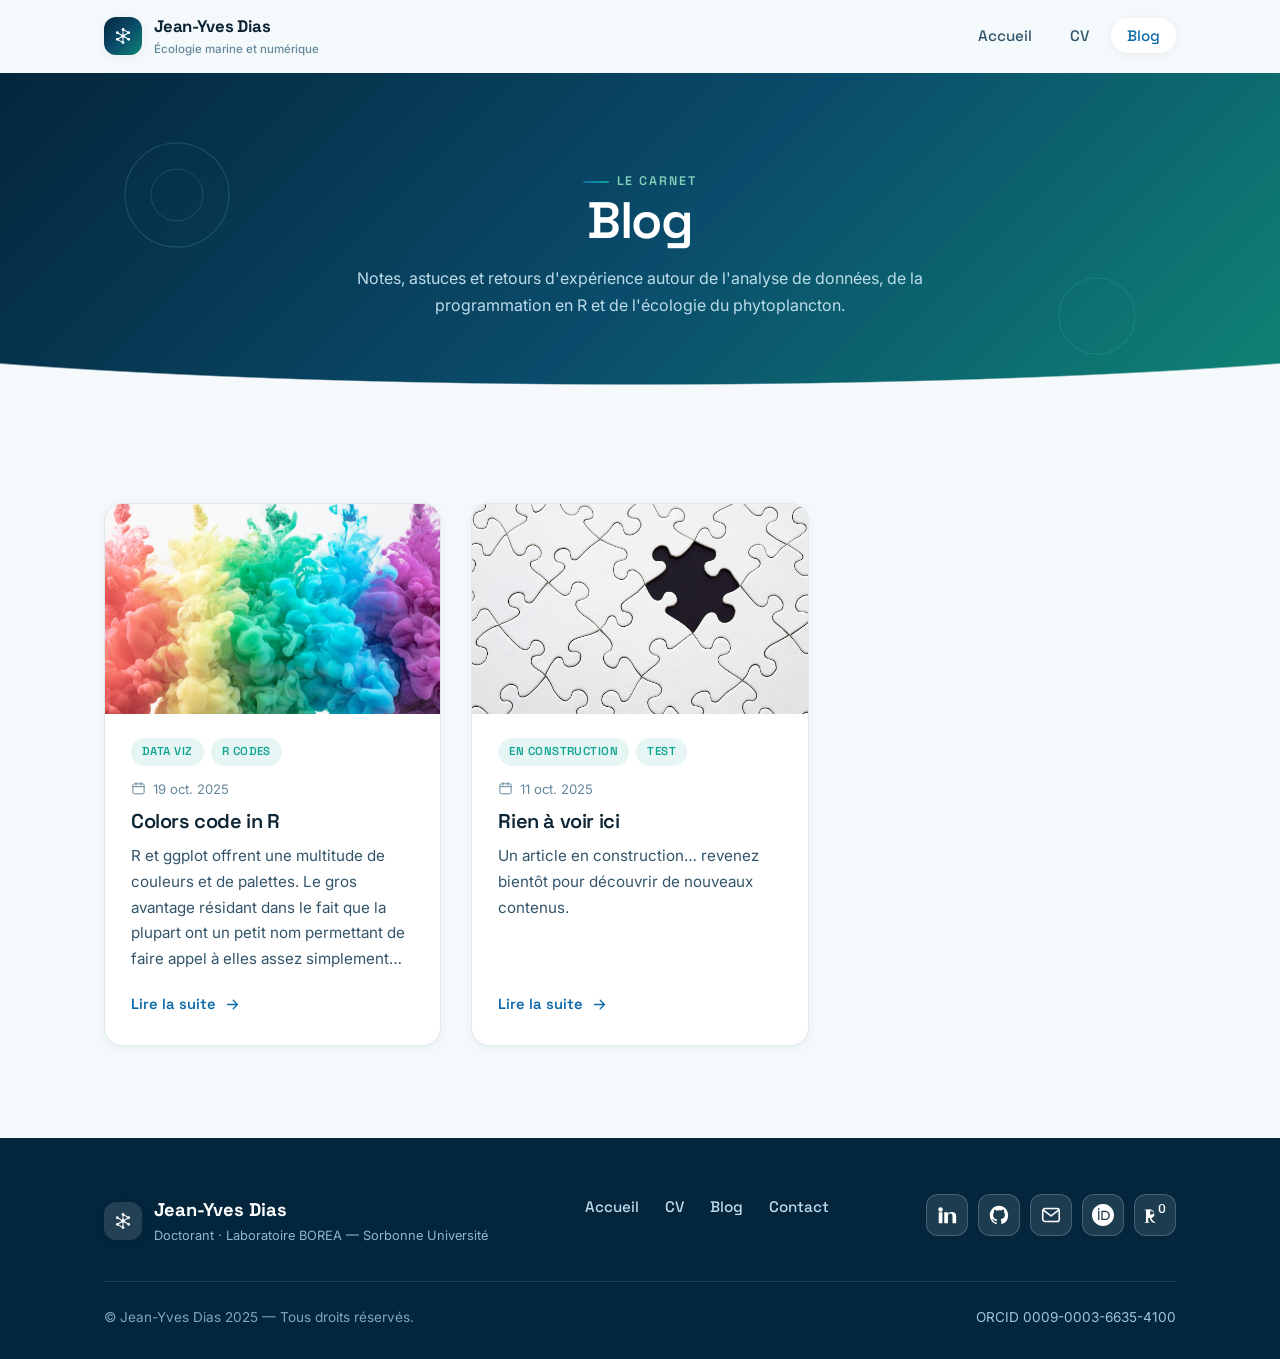
==== commit 27c07a13: "Revert "update" This reverts commit f694f649c09066c4c38bd0b0259804fcb32e0671." ====
--- a/Accueil-Blog.html
+++ b/Accueil-Blog.html
@@ -112,8 +112,8 @@
           <a class="social" href="https://www.linkedin.com/in/jean-yves-dias/" target="_blank" rel="noopener" aria-label="LinkedIn"><svg viewBox="0 0 24 24" fill="currentColor"><path d="M4.98 3.5a2.5 2.5 0 1 1 0 5 2.5 2.5 0 0 1 0-5ZM3 9h4v12H3V9Zm6 0h3.8v1.7h.05c.53-1 1.83-2.05 3.77-2.05C20.6 8.65 22 10.3 22 13.4V21h-4v-6.9c0-1.65-.03-3.77-2.3-3.77-2.3 0-2.65 1.8-2.65 3.65V21H9V9Z"/></svg></a>
           <a class="social" href="https://github.com/J-YDi" target="_blank" rel="noopener" aria-label="GitHub"><svg viewBox="0 0 24 24" fill="currentColor"><path d="M12 2C6.48 2 2 6.58 2 12.25c0 4.53 2.87 8.37 6.84 9.73.5.1.68-.22.68-.49 0-.24-.01-.87-.01-1.71-2.78.62-3.37-1.37-3.37-1.37-.45-1.18-1.11-1.49-1.11-1.49-.91-.64.07-.62.07-.62 1 .07 1.53 1.06 1.53 1.06.89 1.56 2.34 1.11 2.91.85.09-.66.35-1.11.63-1.37-2.22-.26-4.56-1.14-4.56-5.06 0-1.12.39-2.03 1.03-2.75-.1-.26-.45-1.3.1-2.71 0 0 .84-.28 2.75 1.05A9.3 9.3 0 0 1 12 6.84c.85 0 1.71.12 2.51.34 1.91-1.33 2.75-1.05 2.75-1.05.55 1.41.2 2.45.1 2.71.64.72 1.03 1.63 1.03 2.75 0 3.93-2.34 4.79-4.57 5.05.36.32.68.94.68 1.9 0 1.37-.01 2.48-.01 2.82 0 .27.18.6.69.49A10.02 10.02 0 0 0 22 12.25C22 6.58 17.52 2 12 2Z"/></svg></a>
           <a class="social" href="mailto:jean-yves.dias@sorbonne-universite.fr" aria-label="E-mail"><svg viewBox="0 0 24 24" fill="none"><rect x="3" y="5" width="18" height="14" rx="2.5" stroke="currentColor" stroke-width="1.7"/><path d="m4 7 8 6 8-6" stroke="currentColor" stroke-width="1.7" stroke-linecap="round" stroke-linejoin="round"/></svg></a>
-          <a class="social social--plain" href="https://orcid.org/0009-0003-6635-4100" target="_blank" rel="noopener" aria-label="ORCID"><img src="images/orcid-id-logo.png" alt=""></a>
-          <a class="social social--plain" href="https://www.researchgate.net/profile/Jean-Yves-Dias?ev=hdr_xprf" target="_blank" rel="noopener" aria-label="ResearchGate"><img src="images/researchgate-rma9jjrhn7bt7wjizf5h5.webp" alt=""></a>
+          <a class="social" href="https://orcid.org/0009-0003-6635-4100" target="_blank" rel="noopener" aria-label="ORCID"><svg viewBox="0 0 24 24" fill="currentColor" aria-hidden="true"><path d="M12 0C5.372 0 0 5.372 0 12s5.372 12 12 12 12-5.372 12-12S18.628 0 12 0zM7.369 4.378c.525 0 .947.431.947.947s-.422.947-.947.947a.95.95 0 0 1-.947-.947c0-.525.422-.947.947-.947zm-.722 3.038h1.444v10.041H6.647V7.416zm3.562 0h3.9c3.712 0 5.344 2.653 5.344 5.025 0 2.578-2.016 5.025-5.325 5.025h-3.919V7.416zm1.444 1.303v7.444h2.297c3.272 0 4.022-2.484 4.022-3.722 0-2.016-1.284-3.722-4.097-3.722h-2.222z"/></svg></a>
+          <a class="social" href="https://www.researchgate.net/profile/Jean-Yves-Dias?ev=hdr_xprf" target="_blank" rel="noopener" aria-label="ResearchGate"><svg viewBox="0 0 24 24" fill="currentColor" aria-hidden="true"><path d="M19.586 0c-.818 0-1.508.19-2.073.565-.563.377-.97.936-1.213 1.68a3.19 3.19 0 0 0-.112.437 8.16 8.16 0 0 0-.078.53 8.6 8.6 0 0 0-.05.727c-.01.282-.013.621-.013 1.016 0 .396.004.735.014 1.017.01.281.027.523.05.727.023.203.049.38.078.529.029.15.066.295.112.437.243.744.65 1.303 1.213 1.68.565.375 1.255.564 2.073.564.786 0 1.46-.19 2.02-.564.563-.377.97-.936 1.213-1.68a3.19 3.19 0 0 0 .112-.437c.03-.149.056-.326.078-.53.023-.203.04-.445.05-.726.01-.282.014-.621.014-1.017 0-.395-.004-.734-.014-1.016a8.6 8.6 0 0 0-.05-.727 8.16 8.16 0 0 0-.078-.53 3.19 3.19 0 0 0-.112-.436c-.243-.744-.65-1.303-1.213-1.68C21.046.189 20.372 0 19.586 0zm0 1.155c.5 0 .885.11 1.16.328.274.218.47.558.577 1.02.04.169.07.36.09.575.02.213.033.462.04.745.007.283.01.607.01.973 0 .366-.003.69-.01.973-.007.283-.02.532-.04.745-.02.215-.05.406-.09.575-.107.462-.303.802-.577 1.02-.275.218-.66.328-1.16.328-.5 0-.885-.11-1.16-.328-.274-.218-.47-.558-.577-1.02a3.4 3.4 0 0 1-.09-.575 12 12 0 0 1-.04-.745 40 40 0 0 1-.01-.973c0-.366.003-.69.01-.973.007-.283.02-.532.04-.745.02-.215.05-.406.09-.575.107-.462.303-.802.577-1.02.275-.218.66-.328 1.16-.328zM8.217 5.836c-1.69 0-3.036.086-4.297.086-1.146 0-2.291 0-3.007-.029l-.028.029v.831c.831.029 1.29.057 1.29.717v11.526c0 .66-.459.688-1.29.717v.831h4.984v-.831c-.831-.029-1.29-.057-1.29-.717V15.31c.516.028 1.204.028 1.663.028.315 1.146.859 2.32 1.518 3.237.802 1.088 1.834 1.949 3.466 1.949.373 0 .802-.057 1.088-.144v-.86c-.171.028-.343.028-.487.028-.859 0-1.518-.487-2.148-1.29-.688-.86-1.29-2.005-1.72-3.036 1.925-.401 3.294-1.632 3.294-3.782 0-2.464-2.005-3.723-4.83-3.723zm-.056.918c1.69 0 2.653.774 2.653 2.32 0 1.547-.917 2.464-2.826 2.464-.545 0-1.06 0-1.376-.029V6.897c.315-.086.888-.143 1.549-.143z"/></svg></a>
         </div>
       </div>
       <div class="footer-bottom">
--- a/style.css
+++ b/style.css
@@ -212,7 +212,6 @@
 .social svg { width: 22px; height: 22px; color: #fff; transition: color .2s var(--ease); }
 .social:hover svg { color: var(--ocean); }
 .social img { width: 24px; height: 24px; object-fit: contain; }
-.social--plain { background: #fff; }
 
 /* generic page hero (CV / blog) */
 .page-hero { position: relative; overflow: hidden; background: var(--grad-deep); color: #eaf6fb; padding: 84px 0 92px; text-align: center; }
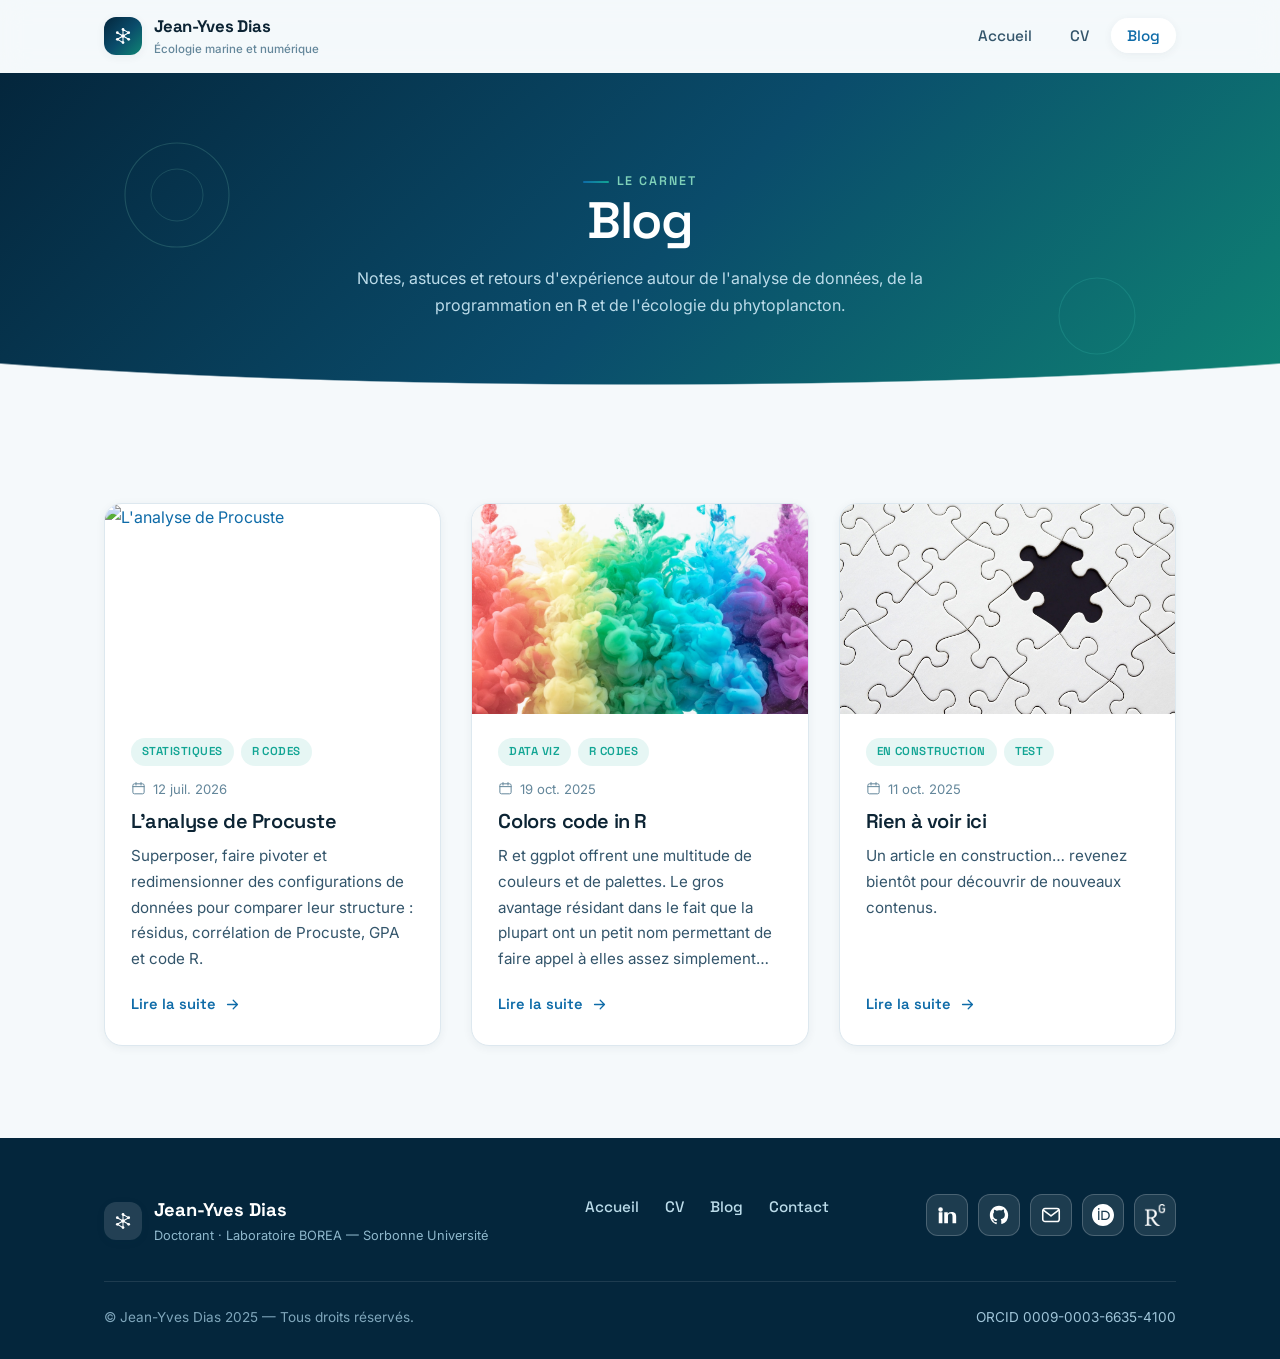
==== commit f5aeebaf: "Add blog post for Procrustes analysis Added a new blog post about Procrustes analysis with relevant " ====
--- a/Accueil-Blog.html
+++ b/Accueil-Blog.html
@@ -51,6 +51,23 @@
   <section class="section">
     <div class="container">
       <div class="blog-grid">
+        <article class="post-card reveal">
+  <a class="post-card__media" href="blog/procrustes-analysis.html">
+    <img src="images/procrustes.jpg" alt="L'analyse de Procuste">
+  </a>
+  <div class="post-card__body">
+    <div class="post-card__tags"><span class="tag">Statistiques</span><span class="tag">R codes</span></div>
+    <p class="post-card__date">
+      <svg viewBox="0 0 24 24" fill="none"><rect x="3" y="4.5" width="18" height="16" rx="2.5" stroke="currentColor" stroke-width="1.6"/><path d="M3 9h18M8 2.5v4M16 2.5v4" stroke="currentColor" stroke-width="1.6" stroke-linecap="round"/></svg>
+      12 juil. 2026
+    </p>
+    <h3><a href="blog/procrustes-analysis.html">L'analyse de Procuste</a></h3>
+    <p class="post-card__excerpt">Superposer, faire pivoter et redimensionner des configurations de données pour comparer leur structure : résidus, corrélation de Procuste, GPA et code R.</p>
+    <a class="post-card__more" href="blog/procrustes-analysis.html">Lire la suite
+      <svg viewBox="0 0 24 24" fill="none"><path d="M5 12h14M13 6l6 6-6 6" stroke="currentColor" stroke-width="1.8" stroke-linecap="round" stroke-linejoin="round"/></svg>
+    </a>
+  </div>
+</article>
         <article class="post-card reveal">
           <a class="post-card__media" href="blog/colors-code-in-r.html">
             <img src="images/photo-1558470598-a5dda9640f68.jpeg" alt="Palette de couleurs">
@@ -113,7 +130,7 @@
           <a class="social" href="https://github.com/J-YDi" target="_blank" rel="noopener" aria-label="GitHub"><svg viewBox="0 0 24 24" fill="currentColor"><path d="M12 2C6.48 2 2 6.58 2 12.25c0 4.53 2.87 8.37 6.84 9.73.5.1.68-.22.68-.49 0-.24-.01-.87-.01-1.71-2.78.62-3.37-1.37-3.37-1.37-.45-1.18-1.11-1.49-1.11-1.49-.91-.64.07-.62.07-.62 1 .07 1.53 1.06 1.53 1.06.89 1.56 2.34 1.11 2.91.85.09-.66.35-1.11.63-1.37-2.22-.26-4.56-1.14-4.56-5.06 0-1.12.39-2.03 1.03-2.75-.1-.26-.45-1.3.1-2.71 0 0 .84-.28 2.75 1.05A9.3 9.3 0 0 1 12 6.84c.85 0 1.71.12 2.51.34 1.91-1.33 2.75-1.05 2.75-1.05.55 1.41.2 2.45.1 2.71.64.72 1.03 1.63 1.03 2.75 0 3.93-2.34 4.79-4.57 5.05.36.32.68.94.68 1.9 0 1.37-.01 2.48-.01 2.82 0 .27.18.6.69.49A10.02 10.02 0 0 0 22 12.25C22 6.58 17.52 2 12 2Z"/></svg></a>
           <a class="social" href="mailto:jean-yves.dias@sorbonne-universite.fr" aria-label="E-mail"><svg viewBox="0 0 24 24" fill="none"><rect x="3" y="5" width="18" height="14" rx="2.5" stroke="currentColor" stroke-width="1.7"/><path d="m4 7 8 6 8-6" stroke="currentColor" stroke-width="1.7" stroke-linecap="round" stroke-linejoin="round"/></svg></a>
           <a class="social" href="https://orcid.org/0009-0003-6635-4100" target="_blank" rel="noopener" aria-label="ORCID"><svg viewBox="0 0 24 24" fill="currentColor" aria-hidden="true"><path d="M12 0C5.372 0 0 5.372 0 12s5.372 12 12 12 12-5.372 12-12S18.628 0 12 0zM7.369 4.378c.525 0 .947.431.947.947s-.422.947-.947.947a.95.95 0 0 1-.947-.947c0-.525.422-.947.947-.947zm-.722 3.038h1.444v10.041H6.647V7.416zm3.562 0h3.9c3.712 0 5.344 2.653 5.344 5.025 0 2.578-2.016 5.025-5.325 5.025h-3.919V7.416zm1.444 1.303v7.444h2.297c3.272 0 4.022-2.484 4.022-3.722 0-2.016-1.284-3.722-4.097-3.722h-2.222z"/></svg></a>
-          <a class="social" href="https://www.researchgate.net/profile/Jean-Yves-Dias?ev=hdr_xprf" target="_blank" rel="noopener" aria-label="ResearchGate"><svg viewBox="0 0 24 24" fill="currentColor" aria-hidden="true"><path d="M19.586 0c-.818 0-1.508.19-2.073.565-.563.377-.97.936-1.213 1.68a3.19 3.19 0 0 0-.112.437 8.16 8.16 0 0 0-.078.53 8.6 8.6 0 0 0-.05.727c-.01.282-.013.621-.013 1.016 0 .396.004.735.014 1.017.01.281.027.523.05.727.023.203.049.38.078.529.029.15.066.295.112.437.243.744.65 1.303 1.213 1.68.565.375 1.255.564 2.073.564.786 0 1.46-.19 2.02-.564.563-.377.97-.936 1.213-1.68a3.19 3.19 0 0 0 .112-.437c.03-.149.056-.326.078-.53.023-.203.04-.445.05-.726.01-.282.014-.621.014-1.017 0-.395-.004-.734-.014-1.016a8.6 8.6 0 0 0-.05-.727 8.16 8.16 0 0 0-.078-.53 3.19 3.19 0 0 0-.112-.436c-.243-.744-.65-1.303-1.213-1.68C21.046.189 20.372 0 19.586 0zm0 1.155c.5 0 .885.11 1.16.328.274.218.47.558.577 1.02.04.169.07.36.09.575.02.213.033.462.04.745.007.283.01.607.01.973 0 .366-.003.69-.01.973-.007.283-.02.532-.04.745-.02.215-.05.406-.09.575-.107.462-.303.802-.577 1.02-.275.218-.66.328-1.16.328-.5 0-.885-.11-1.16-.328-.274-.218-.47-.558-.577-1.02a3.4 3.4 0 0 1-.09-.575 12 12 0 0 1-.04-.745 40 40 0 0 1-.01-.973c0-.366.003-.69.01-.973.007-.283.02-.532.04-.745.02-.215.05-.406.09-.575.107-.462.303-.802.577-1.02.275-.218.66-.328 1.16-.328zM8.217 5.836c-1.69 0-3.036.086-4.297.086-1.146 0-2.291 0-3.007-.029l-.028.029v.831c.831.029 1.29.057 1.29.717v11.526c0 .66-.459.688-1.29.717v.831h4.984v-.831c-.831-.029-1.29-.057-1.29-.717V15.31c.516.028 1.204.028 1.663.028.315 1.146.859 2.32 1.518 3.237.802 1.088 1.834 1.949 3.466 1.949.373 0 .802-.057 1.088-.144v-.86c-.171.028-.343.028-.487.028-.859 0-1.518-.487-2.148-1.29-.688-.86-1.29-2.005-1.72-3.036 1.925-.401 3.294-1.632 3.294-3.782 0-2.464-2.005-3.723-4.83-3.723zm-.056.918c1.69 0 2.653.774 2.653 2.32 0 1.547-.917 2.464-2.826 2.464-.545 0-1.06 0-1.376-.029V6.897c.315-.086.888-.143 1.549-.143z"/></svg></a>
+          <a class="social social--logo" href="https://www.researchgate.net/profile/Jean-Yves-Dias?ev=hdr_xprf" target="_blank" rel="noopener" aria-label="ResearchGate"><img src="images/researchgate-rma9jjrhn7bt7wjizf5h5.png" alt="ResearchGate"></a>
         </div>
       </div>
       <div class="footer-bottom">
--- a/style.css
+++ b/style.css
@@ -212,6 +212,8 @@
 .social svg { width: 22px; height: 22px; color: #fff; transition: color .2s var(--ease); }
 .social:hover svg { color: var(--ocean); }
 .social img { width: 24px; height: 24px; object-fit: contain; }
+.social--logo img { width: 22px; height: 22px; object-fit: contain; filter: brightness(0) invert(1); transition: filter .2s var(--ease); }
+.social--logo:hover img { filter: none; }
 
 /* generic page hero (CV / blog) */
 .page-hero { position: relative; overflow: hidden; background: var(--grad-deep); color: #eaf6fb; padding: 84px 0 92px; text-align: center; }
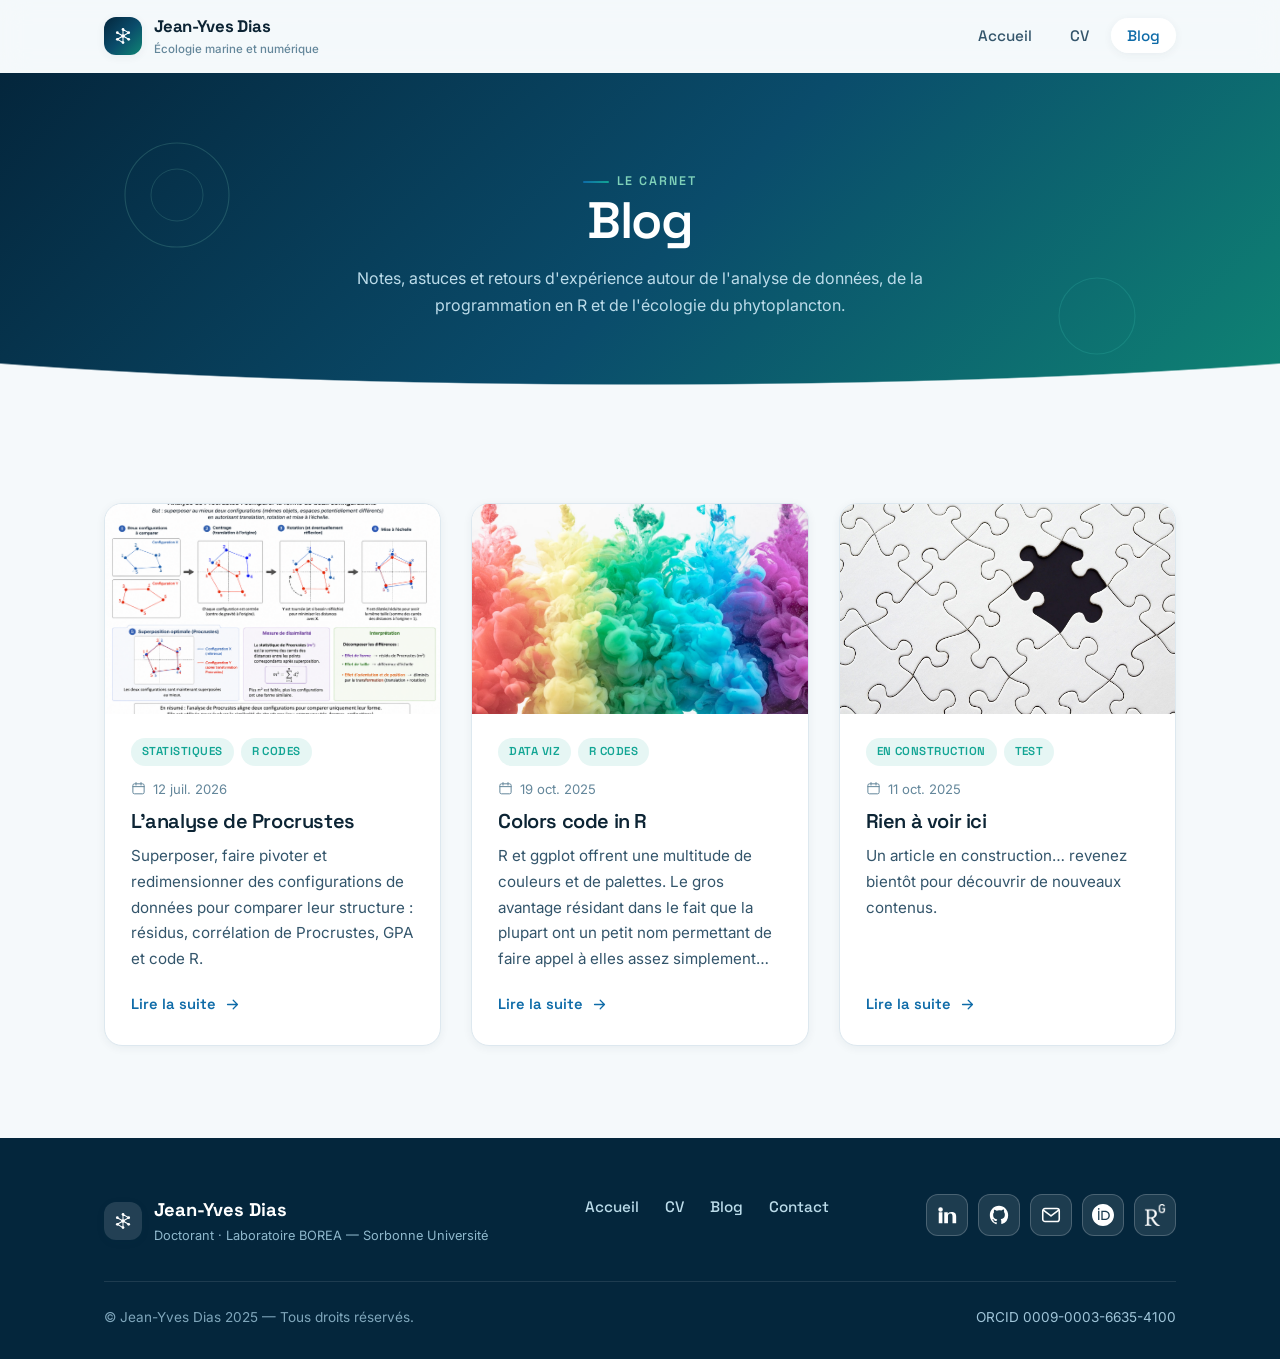
==== commit 36f6333f: "update" ====
--- a/Accueil-Blog.html
+++ b/Accueil-Blog.html
@@ -52,22 +52,22 @@
     <div class="container">
       <div class="blog-grid">
         <article class="post-card reveal">
-  <a class="post-card__media" href="blog/procrustes-analysis.html">
-    <img src="images/procrustes.jpg" alt="L'analyse de Procuste">
-  </a>
-  <div class="post-card__body">
-    <div class="post-card__tags"><span class="tag">Statistiques</span><span class="tag">R codes</span></div>
-    <p class="post-card__date">
-      <svg viewBox="0 0 24 24" fill="none"><rect x="3" y="4.5" width="18" height="16" rx="2.5" stroke="currentColor" stroke-width="1.6"/><path d="M3 9h18M8 2.5v4M16 2.5v4" stroke="currentColor" stroke-width="1.6" stroke-linecap="round"/></svg>
-      12 juil. 2026
-    </p>
-    <h3><a href="blog/procrustes-analysis.html">L'analyse de Procuste</a></h3>
-    <p class="post-card__excerpt">Superposer, faire pivoter et redimensionner des configurations de données pour comparer leur structure : résidus, corrélation de Procuste, GPA et code R.</p>
-    <a class="post-card__more" href="blog/procrustes-analysis.html">Lire la suite
-      <svg viewBox="0 0 24 24" fill="none"><path d="M5 12h14M13 6l6 6-6 6" stroke="currentColor" stroke-width="1.8" stroke-linecap="round" stroke-linejoin="round"/></svg>
-    </a>
-  </div>
-</article>
+          <a class="post-card__media" href="blog/procrustes-analysis.html">
+            <img src="images/procrustes_blog.png" alt="L'analyse de Procrustes">
+          </a>
+          <div class="post-card__body">
+            <div class="post-card__tags"><span class="tag">Statistiques</span><span class="tag">R codes</span></div>
+            <p class="post-card__date">
+              <svg viewBox="0 0 24 24" fill="none"><rect x="3" y="4.5" width="18" height="16" rx="2.5" stroke="currentColor" stroke-width="1.6"/><path d="M3 9h18M8 2.5v4M16 2.5v4" stroke="currentColor" stroke-width="1.6" stroke-linecap="round"/></svg>
+              12 juil. 2026
+            </p>
+            <h3><a href="blog/procrustes-analysis.html">L'analyse de Procrustes</a></h3>
+            <p class="post-card__excerpt">Superposer, faire pivoter et redimensionner des configurations de données pour comparer leur structure : résidus, corrélation de Procrustes, GPA et code R.</p>
+            <a class="post-card__more" href="blog/procrustes-analysis.html">Lire la suite
+              <svg viewBox="0 0 24 24" fill="none"><path d="M5 12h14M13 6l6 6-6 6" stroke="currentColor" stroke-width="1.8" stroke-linecap="round" stroke-linejoin="round"/></svg>
+            </a>
+          </div>
+        </article>
         <article class="post-card reveal">
           <a class="post-card__media" href="blog/colors-code-in-r.html">
             <img src="images/photo-1558470598-a5dda9640f68.jpeg" alt="Palette de couleurs">
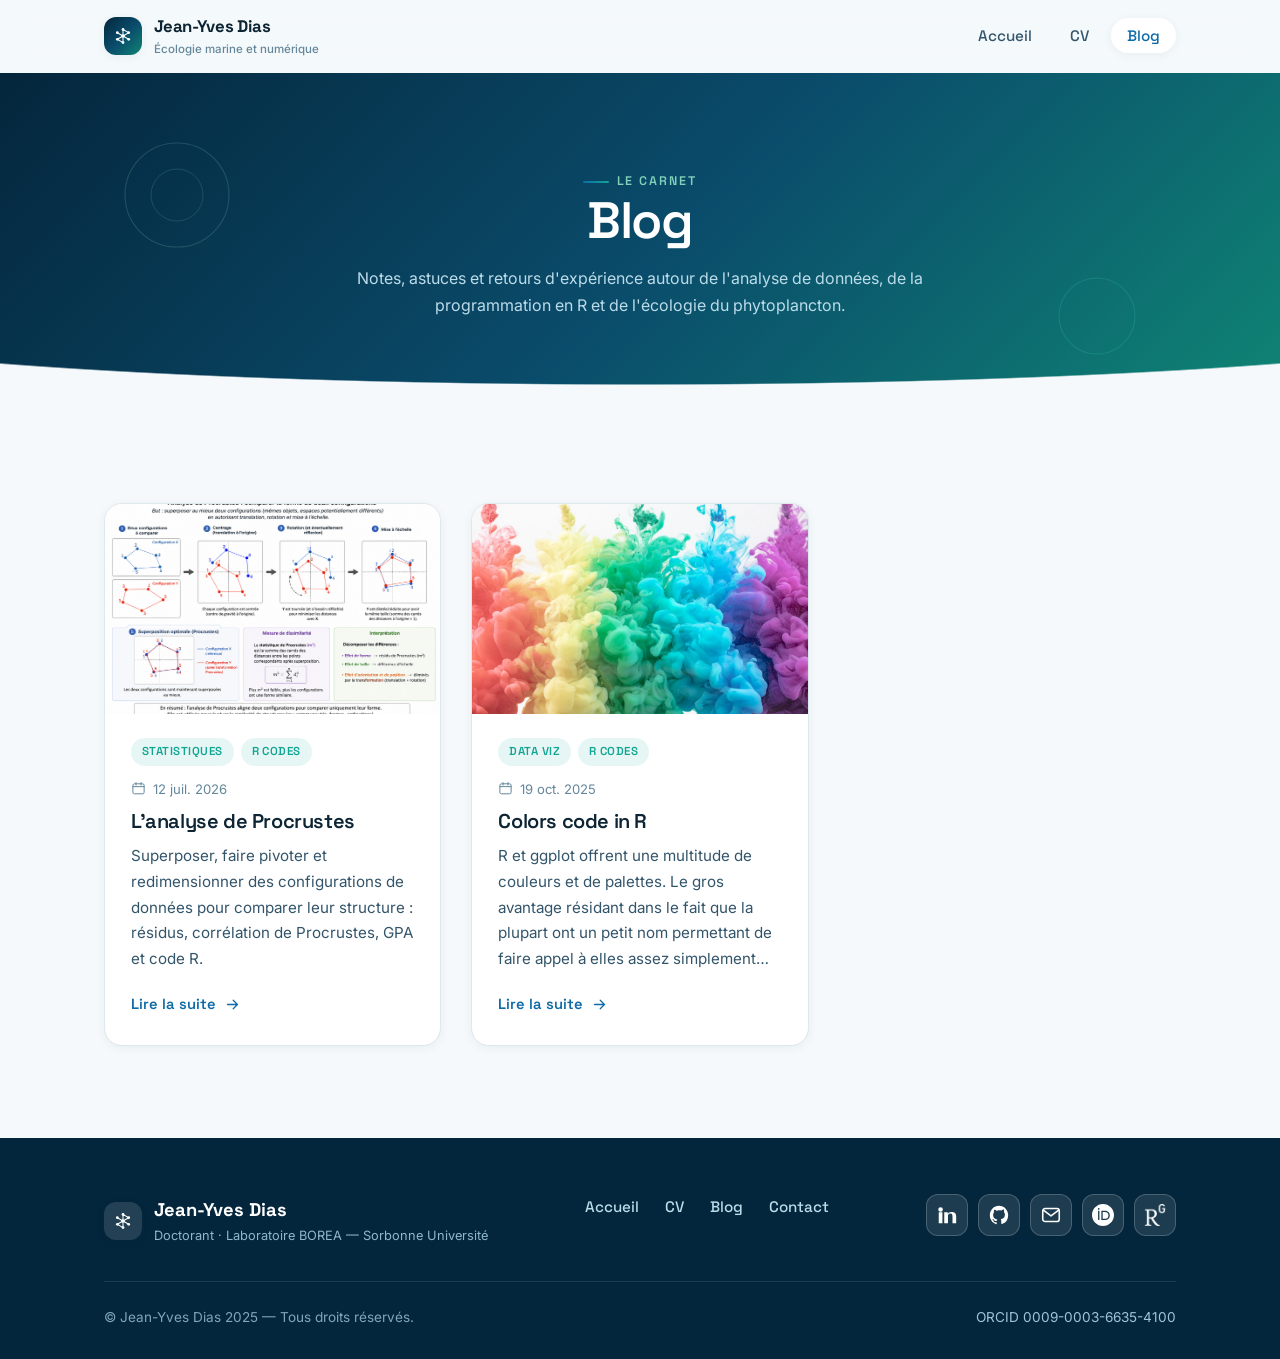
==== commit 40960404: "update" ====
--- a/Accueil-Blog.html
+++ b/Accueil-Blog.html
@@ -85,24 +85,6 @@
             </a>
           </div>
         </article>
-
-        <article class="post-card reveal">
-          <a class="post-card__media" href="blog/rien-à-voir-ici.html">
-            <img src="images/d18c9610878c1dcfbcb5915b02ab7fd5828d29849a23d11cf155436273bd6538b2422dce4ee493b7d1e4f3bd44014f1a51313e59a3f0fa0ced3227_1280.jpg" alt="">
-          </a>
-          <div class="post-card__body">
-            <div class="post-card__tags"><span class="tag">En construction</span><span class="tag">Test</span></div>
-            <p class="post-card__date">
-              <svg viewBox="0 0 24 24" fill="none"><rect x="3" y="4.5" width="18" height="16" rx="2.5" stroke="currentColor" stroke-width="1.6"/><path d="M3 9h18M8 2.5v4M16 2.5v4" stroke="currentColor" stroke-width="1.6" stroke-linecap="round"/></svg>
-              11 oct. 2025
-            </p>
-            <h3><a href="blog/rien-à-voir-ici.html">Rien à voir ici</a></h3>
-            <p class="post-card__excerpt">Un article en construction… revenez bientôt pour découvrir de nouveaux contenus.</p>
-            <a class="post-card__more" href="blog/rien-à-voir-ici.html">Lire la suite
-              <svg viewBox="0 0 24 24" fill="none"><path d="M5 12h14M13 6l6 6-6 6" stroke="currentColor" stroke-width="1.8" stroke-linecap="round" stroke-linejoin="round"/></svg>
-            </a>
-          </div>
-        </article>
       </div>
     </div>
   </section>
